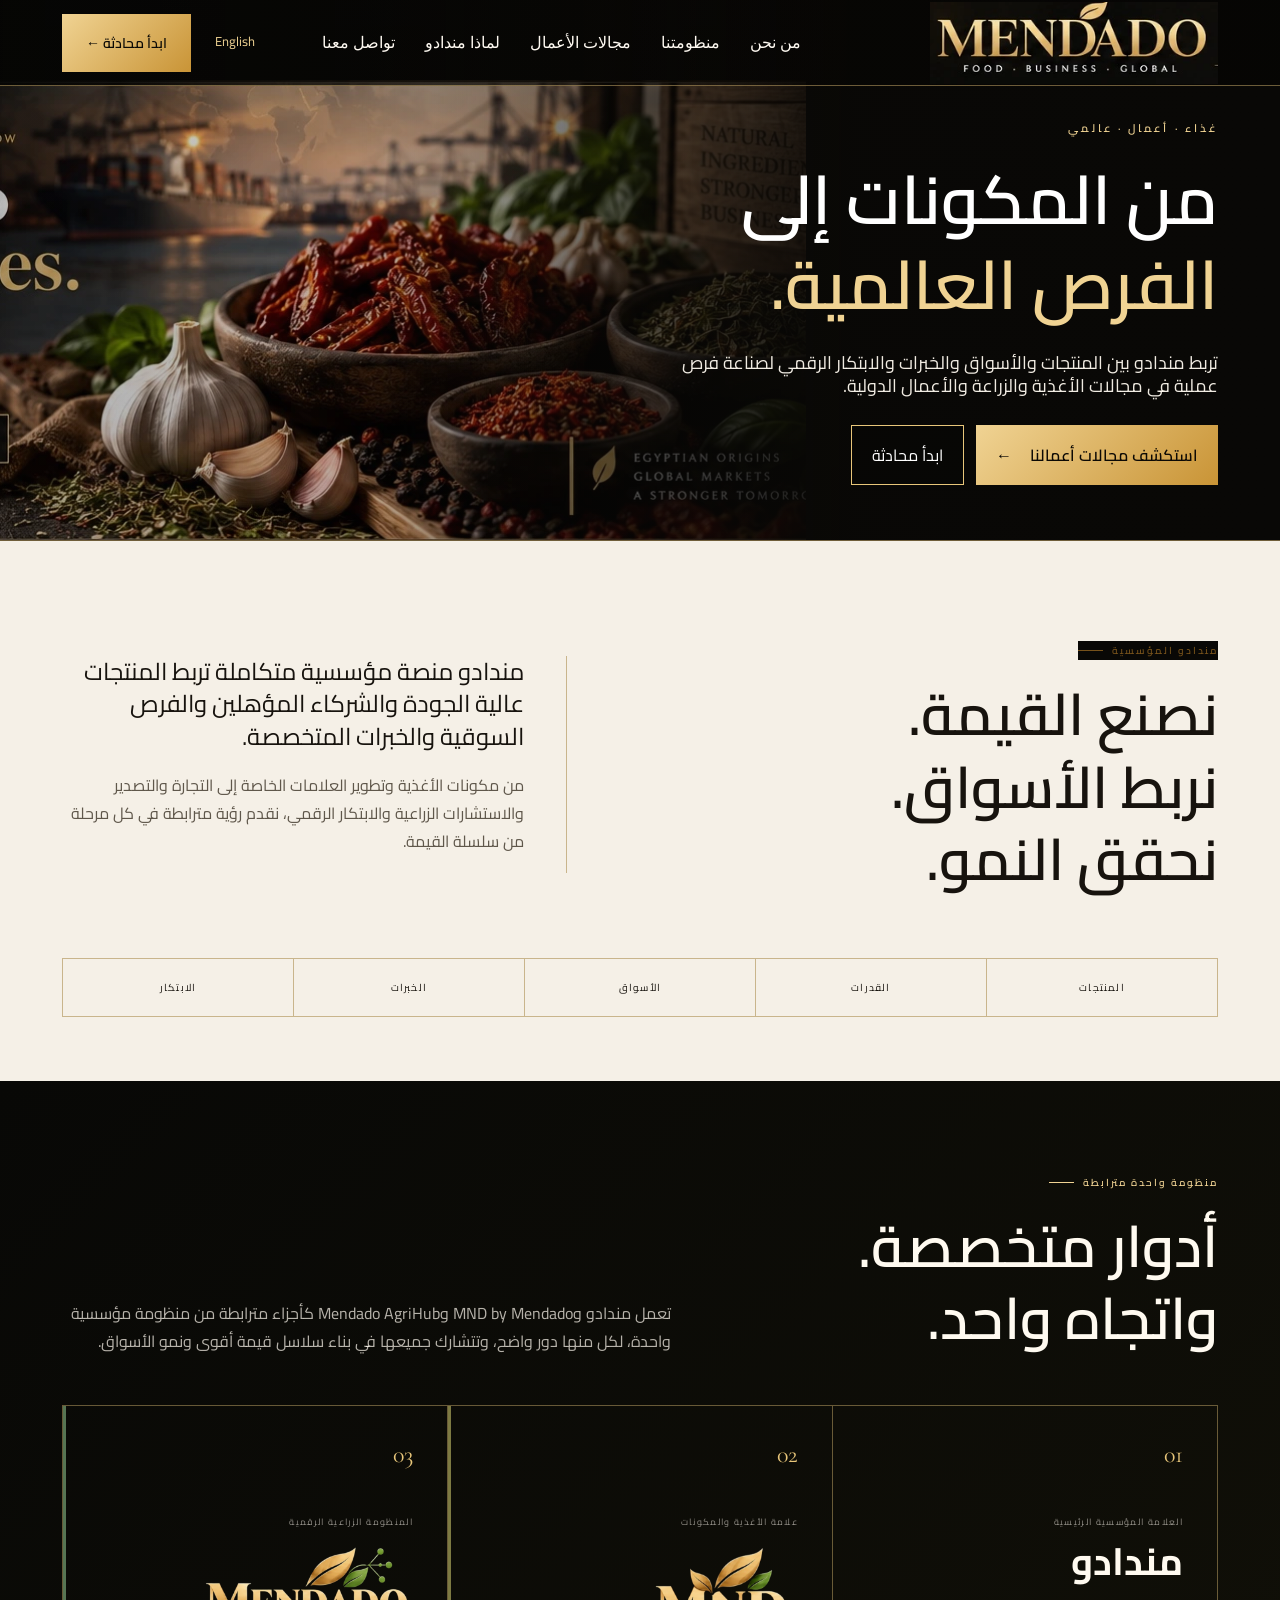
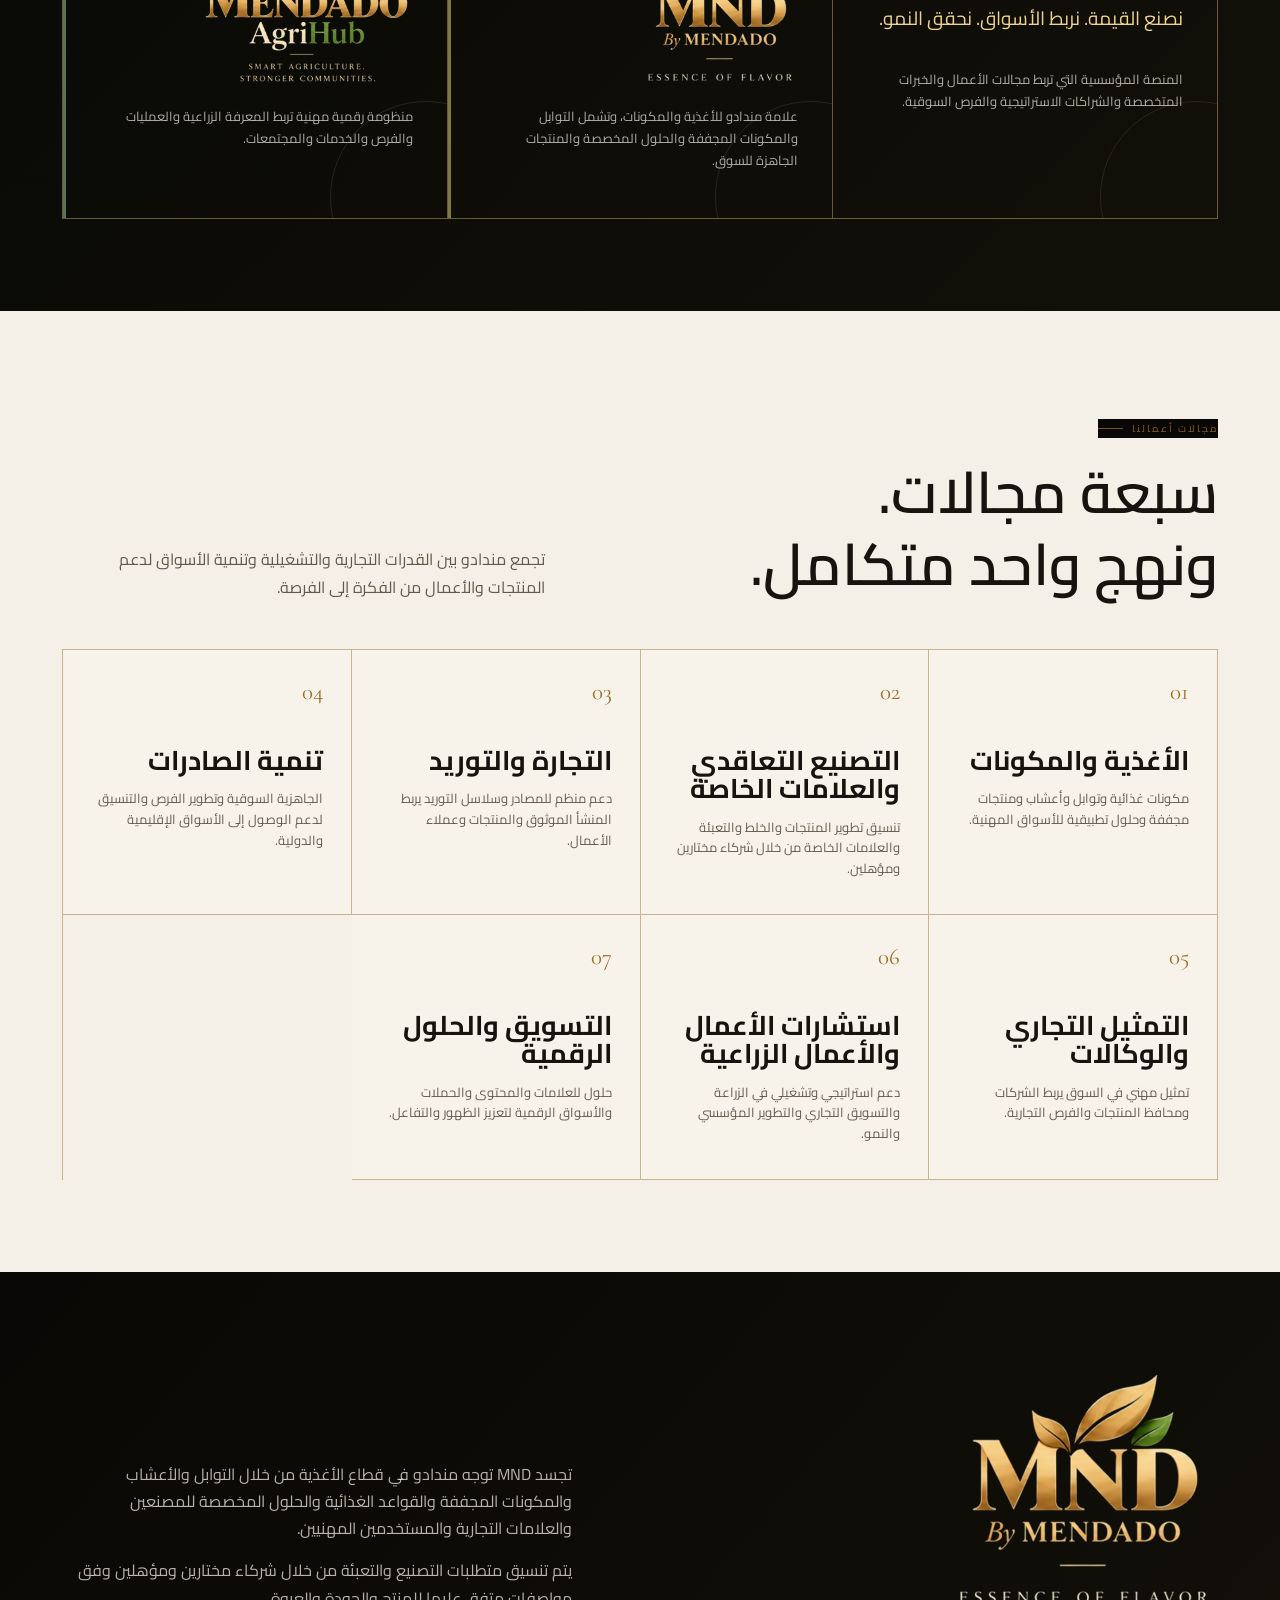
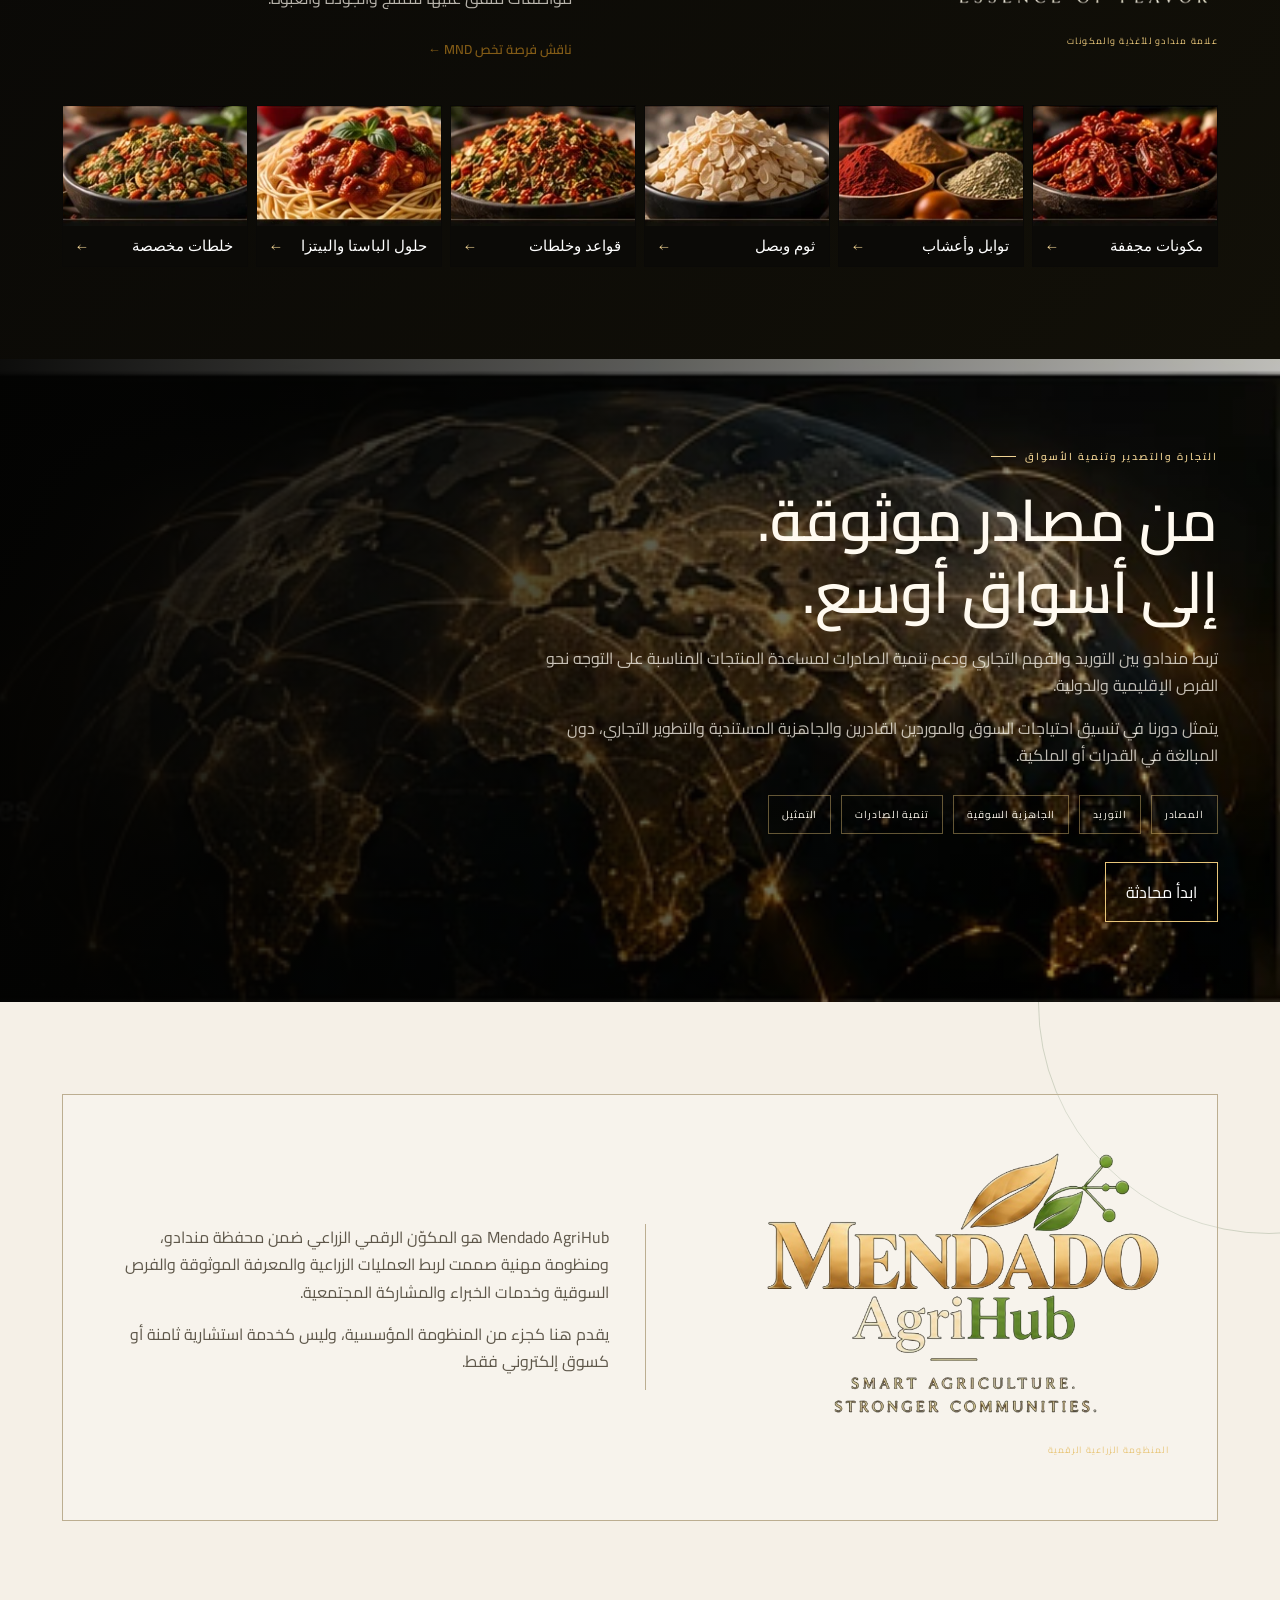
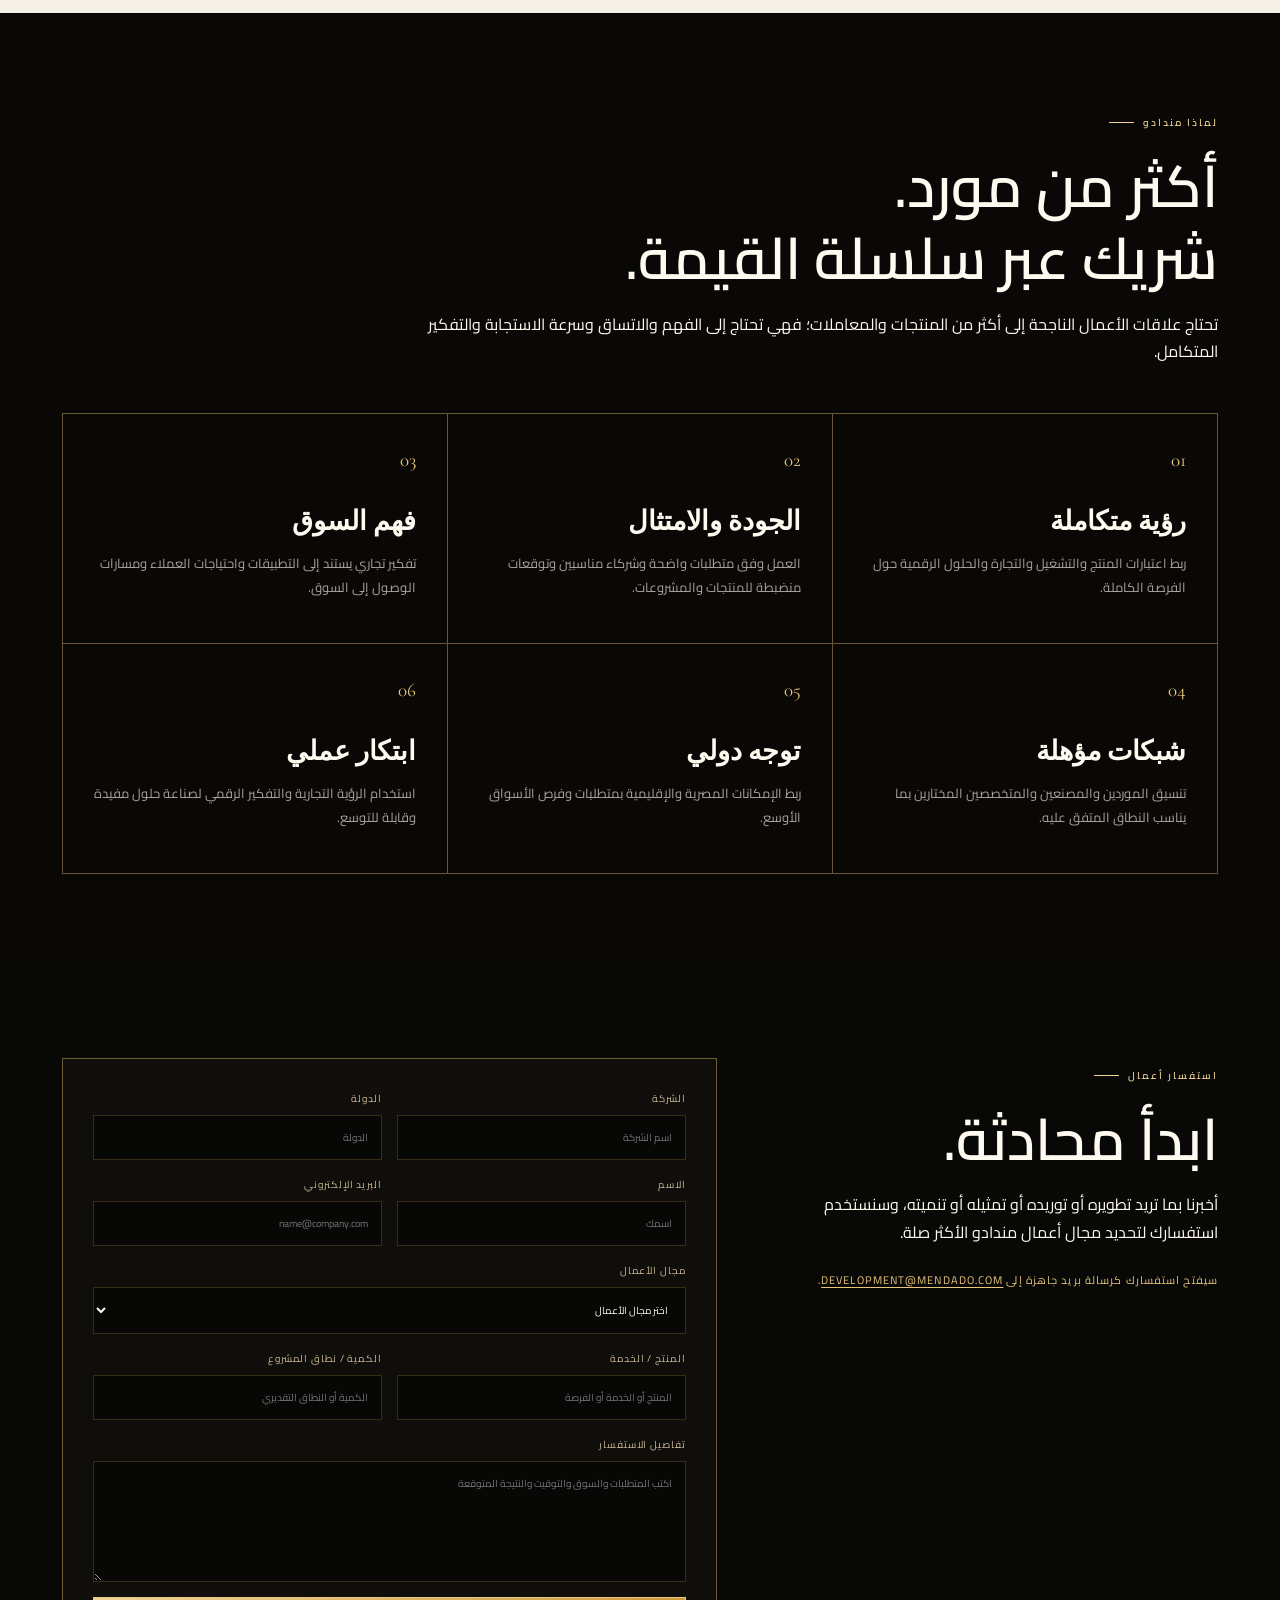
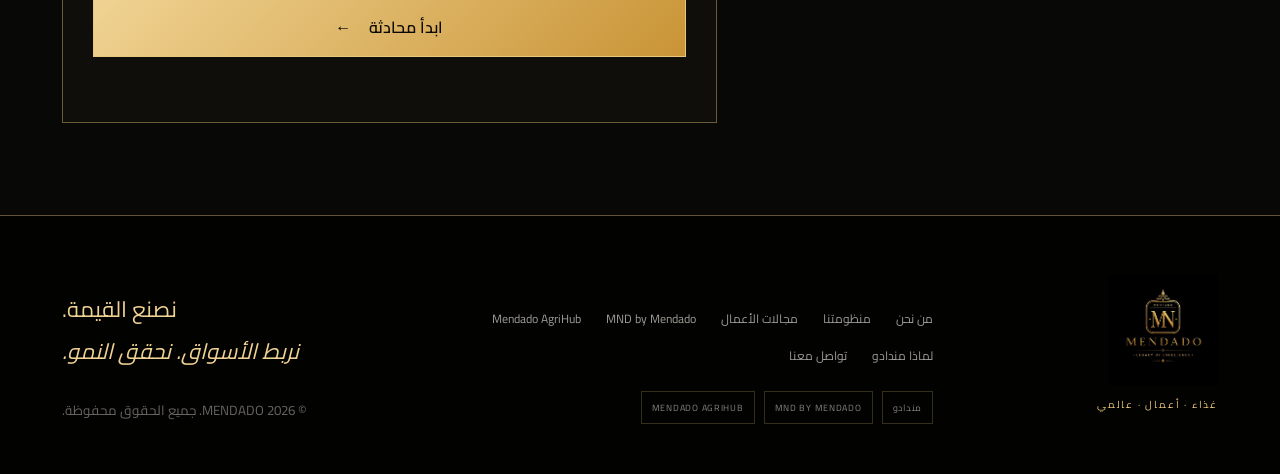
==== ar/index.html @ c18a9088 "Complete V6 pre-publication readiness" ====
<!doctype html>
<html lang="ar" dir="rtl">
<head>
  <meta charset="utf-8" />
  <meta name="viewport" content="width=device-width, initial-scale=1" />
  <meta name="description" content="تربط مندادو بين الأغذية والمكونات وشراكات التصنيع والتجارة وتنمية الصادرات والخبرة الزراعية والابتكار الرقمي." />
  <title>مندادو | نصنع القيمة. نربط الأسواق. نحقق النمو.</title>
  <meta name="theme-color" content="#080806">
  <meta property="og:title" content="مندادو | غذاء · أعمال · عالمي">
  <meta property="og:description" content="منظومة مؤسسية متكاملة تربط المنتجات والأسواق والخبرات والابتكار الرقمي.">
  <meta property="og:type" content="website">
  <meta property="og:image" content="../assets/og-preview.jpg">
  <link rel="icon" href="../assets/favicon.png" type="image/png">
  <link rel="preconnect" href="https://fonts.googleapis.com">
  <link rel="preconnect" href="https://fonts.gstatic.com" crossorigin>
  <link href="https://fonts.googleapis.com/css2?family=Cairo:wght@400;500;600&amp;family=Cormorant+Garamond:wght@500;600&amp;family=Manrope:wght@300;400;500;600&amp;display=swap" rel="stylesheet">
  <link rel="stylesheet" href="../styles.css?v=6-06" />
</head>
<body>
  <a class="skip-link" href="#main-content">انتقلي إلى المحتوى</a>
  <header class="site-header" id="top">
    <a class="brand" href="#top" aria-label="الصفحة الرئيسية لمندادو">
      <img src="../assets/concept-logo.webp" alt="مندادو — غذاء، أعمال، عالمي" />
    </a>

    <button class="menu-toggle" aria-expanded="false" aria-controls="main-nav" aria-label="فتح قائمة التنقل">
      <span></span><span></span><span class="sr-only">فتح قائمة التنقل</span>
    </button>

    <nav id="main-nav" class="main-nav" aria-label="التنقل الرئيسي">
      <a href="#about">من نحن</a>
      <a href="#ecosystem">منظومتنا</a>
      <a href="#capabilities">مجالات الأعمال</a>
      <a href="#why-mendado">لماذا مندادو</a>
      <a href="#contact">تواصل معنا</a>
      <a class="mobile-language" href="../en/" lang="en" hreflang="en">English</a>
    </nav>

    <div class="header-actions">
      <a class="language-link" href="../en/" lang="en" hreflang="en">English</a>
      <a class="header-cta" href="#contact">ابدأ محادثة <span>←</span></a>
    </div>
  </header>

  <main id="main-content">
    <section class="concept-hero" aria-labelledby="hero-title">
      <div class="concept-hero-image" aria-hidden="true"></div>
      <div class="concept-shade" aria-hidden="true"></div>
      <div class="hero-content">
        <div class="hero-kicker">غذاء · أعمال · عالمي</div>
        <h1 id="hero-title">من المكونات إلى<br> <em>الفرص العالمية.</em></h1>
        <p>تربط مندادو بين المنتجات والأسواق والخبرات والابتكار الرقمي لصناعة فرص عملية في مجالات الأغذية والزراعة والأعمال الدولية.</p>
        <div class="hero-actions">
          <a class="btn primary" href="#capabilities">استكشف مجالات أعمالنا <span>←</span></a>
          <a class="btn outline" href="#contact">ابدأ محادثة</a>
        </div>
      </div>
    </section>

    <section class="corporate-intro section light" id="about">
      <div class="intro-grid reveal">
        <div>
          <span class="eyebrow dark">مندادو المؤسسية</span>
          <h2>نصنع القيمة.<br>نربط الأسواق.<br>نحقق النمو.</h2>
        </div>
        <div class="intro-copy">
          <p class="lead">مندادو منصة مؤسسية متكاملة تربط المنتجات عالية الجودة والشركاء المؤهلين والفرص السوقية والخبرات المتخصصة.</p>
          <p>من مكونات الأغذية وتطوير العلامات الخاصة إلى التجارة والتصدير والاستشارات الزراعية والابتكار الرقمي، نقدم رؤية مترابطة في كل مرحلة من سلسلة القيمة.</p>
        </div>
      </div>
      <div class="value-strip" aria-label="القيمة التي تقدمها مندادو">
        <span>المنتجات</span><span>القدرات</span><span>الأسواق</span><span>الخبرات</span><span>الابتكار</span>
      </div>
    </section>

    <section class="ecosystem-section dark" id="ecosystem">
      <div class="ecosystem-heading reveal">
        <span class="eyebrow gold">منظومة واحدة مترابطة</span>
        <h2>أدوار متخصصة.<br>واتجاه واحد.</h2>
        <p>تعمل مندادو وMND by Mendado وMendado AgriHub كأجزاء مترابطة من منظومة مؤسسية واحدة، لكل منها دور واضح، وتتشارك جميعها في بناء سلاسل قيمة أقوى ونمو الأسواق.</p>
      </div>
      <div class="ecosystem-grid">
        <article class="ecosystem-card master reveal">
          <span class="ecosystem-number">01</span>
          <p class="brand-type">العلامة المؤسسية الرئيسية</p>
          <h3>مندادو</h3>
          <p class="brand-message">نصنع القيمة. نربط الأسواق. نحقق النمو.</p>
          <p>المنصة المؤسسية التي تربط مجالات الأعمال والخبرات المتخصصة والشراكات الاستراتيجية والفرص السوقية.</p>
        </article>
        <article class="ecosystem-card mnd reveal">
          <span class="ecosystem-number">02</span>
          <p class="brand-type">علامة الأغذية والمكونات</p>
          <img class="ecosystem-logo ecosystem-logo-mnd" src="../assets/mnd-by-mendado-logo.png" alt="MND by Mendado — Essence of Flavor">
          <p>علامة مندادو للأغذية والمكونات، وتشمل التوابل والمكونات المجففة والحلول المخصصة والمنتجات الجاهزة للسوق.</p>
        </article>
        <article class="ecosystem-card agrihub reveal">
          <span class="ecosystem-number">03</span>
          <p class="brand-type">المنظومة الزراعية الرقمية</p>
          <img class="ecosystem-logo ecosystem-logo-agrihub" src="../assets/mendado-agrihub-logo.png" alt="Mendado AgriHub — Smart Agriculture. Stronger Communities.">
          <p>منظومة رقمية مهنية تربط المعرفة الزراعية والعمليات والفرص والخدمات والمجتمعات.</p>
        </article>
      </div>
    </section>

    <section class="capabilities-section section light" id="capabilities">
      <div class="capabilities-heading reveal">
        <div><span class="eyebrow dark">مجالات أعمالنا</span><h2>سبعة مجالات.<br>ونهج واحد متكامل.</h2></div>
        <p>تجمع مندادو بين القدرات التجارية والتشغيلية وتنمية الأسواق لدعم المنتجات والأعمال من الفكرة إلى الفرصة.</p>
      </div>
      <div class="capability-grid">
        <article class="capability-card reveal"><span>01</span><h3>الأغذية والمكونات</h3><p>مكونات غذائية وتوابل وأعشاب ومنتجات مجففة وحلول تطبيقية للأسواق المهنية.</p></article>
        <article class="capability-card reveal"><span>02</span><h3>التصنيع التعاقدي والعلامات الخاصة</h3><p>تنسيق تطوير المنتجات والخلط والتعبئة والعلامات الخاصة من خلال شركاء مختارين ومؤهلين.</p></article>
        <article class="capability-card reveal"><span>03</span><h3>التجارة والتوريد</h3><p>دعم منظم للمصادر وسلاسل التوريد يربط المنشأ الموثوق والمنتجات وعملاء الأعمال.</p></article>
        <article class="capability-card reveal"><span>04</span><h3>تنمية الصادرات</h3><p>الجاهزية السوقية وتطوير الفرص والتنسيق لدعم الوصول إلى الأسواق الإقليمية والدولية.</p></article>
        <article class="capability-card reveal"><span>05</span><h3>التمثيل التجاري والوكالات</h3><p>تمثيل مهني في السوق يربط الشركات ومحافظ المنتجات والفرص التجارية.</p></article>
        <article class="capability-card reveal"><span>06</span><h3>استشارات الأعمال والأعمال الزراعية</h3><p>دعم استراتيجي وتشغيلي في الزراعة والتسويق التجاري والتطوير المؤسسي والنمو.</p></article>
        <article class="capability-card reveal"><span>07</span><h3>التسويق والحلول الرقمية</h3><p>حلول للعلامات والمحتوى والحملات والأسواق الرقمية لتعزيز الظهور والتفاعل.</p></article>
      </div>
    </section>

    <section class="mnd-feature" id="mnd">
      <div class="feature-heading reveal">
        <div>
          <img class="feature-brand-logo mnd-brand-logo" src="../assets/mnd-by-mendado-logo.png" alt="MND by Mendado — Essence of Flavor">
          <p class="feature-label">علامة مندادو للأغذية والمكونات</p>
        </div>
        <div class="feature-copy">
          <p>تجسد MND توجه مندادو في قطاع الأغذية من خلال التوابل والأعشاب والمكونات المجففة والقواعد الغذائية والحلول المخصصة للمصنعين والعلامات التجارية والمستخدمين المهنيين.</p>
          <p>يتم تنسيق متطلبات التصنيع والتعبئة من خلال شركاء مختارين ومؤهلين وفق مواصفات متفق عليها للمنتج والجودة والعبوة.</p>
          <a class="text-link light-link" href="#contact">ناقش فرصة تخص MND <span>←</span></a>
        </div>
      </div>
      <div class="product-grid-concept">
        <a class="concept-product" href="#contact"><img src="../assets/product-dehydrated.webp" alt="مكونات مجففة"><span>مكونات مجففة <b>←</b></span></a>
        <a class="concept-product" href="#contact"><img src="../assets/product-spices.webp" alt="توابل وأعشاب"><span>توابل وأعشاب <b>←</b></span></a>
        <a class="concept-product" href="#contact"><img src="../assets/product-garlic-onion.webp" alt="ثوم وبصل"><span>ثوم وبصل <b>←</b></span></a>
        <a class="concept-product" href="#contact"><img src="../assets/product-bases.webp" alt="قواعد وخلطات غذائية"><span>قواعد وخلطات <b>←</b></span></a>
        <a class="concept-product" href="#contact"><img src="../assets/product-pasta.webp" alt="حلول الباستا والبيتزا"><span>حلول الباستا والبيتزا <b>←</b></span></a>
        <a class="concept-product" href="#contact"><img src="../assets/product-custom.webp" alt="خلطات مخصصة"><span>خلطات مخصصة <b>←</b></span></a>
      </div>
    </section>

    <section class="global-section" id="trade">
      <div class="global-bg"><img src="../assets/global-supply.webp" alt="شبكة التجارة والتوريد والتصدير العالمية" /></div>
      <div class="global-copy reveal">
        <span class="eyebrow gold">التجارة والتصدير وتنمية الأسواق</span>
        <h2>من مصادر موثوقة.<br>إلى أسواق أوسع.</h2>
        <p>تربط مندادو بين التوريد والفهم التجاري ودعم تنمية الصادرات لمساعدة المنتجات المناسبة على التوجه نحو الفرص الإقليمية والدولية.</p>
        <p>يتمثل دورنا في تنسيق احتياجات السوق والموردين القادرين والجاهزية المستندية والتطوير التجاري، دون المبالغة في القدرات أو الملكية.</p>
        <div class="global-tags"><span>المصادر</span><span>التوريد</span><span>الجاهزية السوقية</span><span>تنمية الصادرات</span><span>التمثيل</span></div>
        <a class="btn outline trade-cta" href="#contact">ابدأ محادثة</a>
      </div>
    </section>

    <section class="agrihub-feature section light" id="agrihub">
      <div class="agrihub-panel reveal">
        <div>
          <img class="feature-brand-logo agrihub-brand-logo" src="../assets/mendado-agrihub-logo.png" alt="Mendado AgriHub — Smart Agriculture. Stronger Communities.">
          <p class="feature-label">المنظومة الزراعية الرقمية</p>
        </div>
        <div class="agrihub-copy">
          <p>Mendado AgriHub هو المكوّن الرقمي الزراعي ضمن محفظة مندادو، ومنظومة مهنية صممت لربط العمليات الزراعية والمعرفة الموثوقة والفرص السوقية وخدمات الخبراء والمشاركة المجتمعية.</p>
          <p>يقدم هنا كجزء من المنظومة المؤسسية، وليس كخدمة استشارية ثامنة أو كسوق إلكتروني فقط.</p>
        </div>
      </div>
    </section>

    <section class="why-section dark" id="why-mendado">
      <div class="why-intro reveal">
        <span class="eyebrow gold">لماذا مندادو</span>
        <h2>أكثر من مورد.<br>شريك عبر سلسلة القيمة.</h2>
        <p>تحتاج علاقات الأعمال الناجحة إلى أكثر من المنتجات والمعاملات؛ فهي تحتاج إلى الفهم والاتساق وسرعة الاستجابة والتفكير المتكامل.</p>
      </div>
      <div class="why-grid">
        <div class="why-card reveal"><span>01</span><h3>رؤية متكاملة</h3><p>ربط اعتبارات المنتج والتشغيل والتجارة والحلول الرقمية حول الفرصة الكاملة.</p></div>
        <div class="why-card reveal"><span>02</span><h3>الجودة والامتثال</h3><p>العمل وفق متطلبات واضحة وشركاء مناسبين وتوقعات منضبطة للمنتجات والمشروعات.</p></div>
        <div class="why-card reveal"><span>03</span><h3>فهم السوق</h3><p>تفكير تجاري يستند إلى التطبيقات واحتياجات العملاء ومسارات الوصول إلى السوق.</p></div>
        <div class="why-card reveal"><span>04</span><h3>شبكات مؤهلة</h3><p>تنسيق الموردين والمصنعين والمتخصصين المختارين بما يناسب النطاق المتفق عليه.</p></div>
        <div class="why-card reveal"><span>05</span><h3>توجه دولي</h3><p>ربط الإمكانات المصرية والإقليمية بمتطلبات وفرص الأسواق الأوسع.</p></div>
        <div class="why-card reveal"><span>06</span><h3>ابتكار عملي</h3><p>استخدام الرؤية التجارية والتفكير الرقمي لصناعة حلول مفيدة وقابلة للتوسع.</p></div>
      </div>
    </section>

    <section class="contact-section" id="contact">
      <div class="contact-copy reveal">
        <span class="eyebrow gold">استفسار أعمال</span>
        <h2>ابدأ محادثة.</h2>
        <p>أخبرنا بما تريد تطويره أو توريده أو تمثيله أو تنميته، وسنستخدم استفسارك لتحديد مجال أعمال مندادو الأكثر صلة.</p>
        <p class="form-status">سيفتح استفسارك كرسالة بريد جاهزة إلى <a href="mailto:Development@mendado.com">Development@mendado.com</a>.</p>
      </div>
      <form class="rfq-form reveal" id="business-inquiry" data-recipient="Development@mendado.com" aria-describedby="form-status-note">
        <p class="sr-only" id="form-status-note">عند الإرسال، سيفتح برنامج البريد لديك وتكون بيانات الاستفسار جاهزة للإرسال إلى مندادو.</p>
        <div class="field-row">
          <label>الشركة<input type="text" name="company" placeholder="اسم الشركة" autocomplete="organization" required></label>
          <label>الدولة<input type="text" name="country" placeholder="الدولة" autocomplete="country-name" required></label>
        </div>
        <div class="field-row">
          <label>الاسم<input type="text" name="name" placeholder="اسمك" autocomplete="name" required></label>
          <label>البريد الإلكتروني<input type="email" name="email" placeholder="name@company.com" autocomplete="email" required></label>
        </div>
        <label>مجال الأعمال
          <select name="interest" required>
            <option value="" selected disabled>اختر مجال الأعمال</option>
            <option>الأغذية والمكونات</option><option>التصنيع التعاقدي والعلامات الخاصة</option><option>التجارة والتوريد</option>
            <option>تنمية الصادرات</option><option>التمثيل التجاري والوكالات</option><option>استشارات الأعمال والأعمال الزراعية</option>
            <option>التسويق والحلول الرقمية</option><option>Mendado AgriHub</option>
          </select>
        </label>
        <div class="field-row">
          <label>المنتج / الخدمة<input type="text" name="product" placeholder="المنتج أو الخدمة أو الفرصة"></label>
          <label>الكمية / نطاق المشروع<input type="text" name="quantity" placeholder="الكمية أو النطاق التقديري"></label>
        </div>
        <label>تفاصيل الاستفسار<textarea name="message" rows="5" placeholder="اكتب المتطلبات والسوق والتوقيت والنتيجة المتوقعة" required></textarea></label>
        <button class="btn btn-gold" type="submit">ابدأ محادثة <span>←</span></button>
        <p class="submission-status" role="status" aria-live="polite"></p>
      </form>
    </section>
  </main>

  <footer>
    <div class="footer-brand"><img src="../assets/mendado-logo.webp" alt="مندادو" /><p>غذاء · أعمال · عالمي</p></div>
    <div class="footer-center">
      <nav class="footer-links" aria-label="روابط التذييل">
        <a href="#about">من نحن</a><a href="#ecosystem">منظومتنا</a><a href="#capabilities">مجالات الأعمال</a>
        <a href="#mnd">MND by Mendado</a><a href="#agrihub">Mendado AgriHub</a><a href="#why-mendado">لماذا مندادو</a><a href="#contact">تواصل معنا</a>
      </nav>
      <div class="footer-ecosystem"><span>مندادو</span><span>MND by Mendado</span><span>Mendado AgriHub</span></div>
    </div>
    <div class="footer-end">
      <p>نصنع القيمة.<br><em>نربط الأسواق. نحقق النمو.</em></p>
      <small>© <span id="year"></span> MENDADO. جميع الحقوق محفوظة.</small>
    </div>
  </footer>
  <script src="../script.js?v=6-06"></script>
</body>
</html>
---- styles.css ----
:root{
  /* V6 shared design tokens */
  --color-black:#090806;
  --color-black-soft:#0f0d09;
  --color-ivory:#f5f0e7;
  --color-brand-gold:#E8C67A;
  --color-brand-gold-highlight:#F0D393;
  --color-white:#fffaf0;
  --color-ink:#17130e;
  --color-gold-line:rgba(232,198,122,.42);
  --color-gold-line-strong:rgba(232,198,122,.45);
  --gradient-gold:linear-gradient(135deg,var(--color-brand-gold-highlight),#c99436);
  --header-height:86px;
  --header-height-mobile:76px;
  --page-gutter:62px;
  --page-gutter-tablet:36px;
  --page-gutter-mobile:22px;
  --transition-fast:200ms ease;
  --serif:"Cormorant Garamond",Georgia,serif;
  --sans:"Manrope",Arial,sans-serif;
  --arabic:"Cairo",Tahoma,Arial,sans-serif;
  /* Compatibility aliases used throughout the preserved V5 layout. */
  --black:var(--color-black);
  --black2:var(--color-black-soft);
  --ivory:var(--color-ivory);
  --gold:var(--color-brand-gold);
  --gold2:var(--color-brand-gold-highlight);
  --white:var(--color-white);
  --ink:var(--color-ink);
  --line:var(--color-gold-line);
}
*{box-sizing:border-box}
html{scroll-behavior:smooth}
body{margin:0;background:var(--black);color:var(--white);font-family:var(--sans);-webkit-font-smoothing:antialiased}
img{display:block;max-width:100%}
a{text-decoration:none;color:inherit}
button,input,select,textarea{font:inherit}
.sr-only{position:absolute;width:1px;height:1px;overflow:hidden;clip:rect(0,0,0,0);white-space:nowrap}
.skip-link{position:fixed;left:16px;top:-80px;z-index:100;background:var(--gold);color:#090806;padding:12px 18px;font-weight:600;transition:top var(--transition-fast)}
.skip-link:focus{top:16px}
:focus-visible{outline:2px solid var(--gold2);outline-offset:4px}

.site-header{
  height:var(--header-height);position:absolute;left:0;right:0;top:0;z-index:20;
  display:grid;grid-template-columns:350px 1fr auto;align-items:center;
  padding:0 var(--page-gutter);border-bottom:1px solid var(--color-gold-line-strong);
  background:linear-gradient(90deg,rgba(5,5,4,.94),rgba(6,5,3,.55) 54%,rgba(5,4,3,.78));
}
.brand{align-self:stretch;display:flex;align-items:center}
.brand img{width:315px;height:auto;max-height:82px;object-fit:contain;object-position:left center}
.main-nav{display:flex;justify-content:center;gap:30px;align-items:center;white-space:nowrap}
.main-nav a{font-family:var(--serif);font-size:16px;color:#fffaf2;transition:color var(--transition-fast)}
.main-nav a:hover{color:var(--gold2)}
.mobile-language{display:none}
.header-actions{display:flex;align-items:center;gap:24px}
.language-link{font-family:var(--arabic);font-size:13px;color:var(--gold2);border-bottom:1px solid transparent;padding-bottom:3px}
.language-link:hover{border-color:currentColor}
.header-cta{background:var(--gradient-gold);color:#0b0905;padding:16px 24px;font-weight:600;font-size:14px;white-space:nowrap}
.menu-toggle{display:none}

.concept-hero{
  min-height:538px;position:relative;overflow:hidden;padding:118px 62px 55px;
  background:#0a0906;border-bottom:1px solid var(--color-gold-line-strong);
}
.concept-hero-image{
  position:absolute;right:0;top:80px;bottom:0;width:63%;
  background:url("assets/hero-concept.webp") center/cover no-repeat;
}
.concept-shade{
  position:absolute;inset:0;
  background:
    linear-gradient(90deg,#090806 0%,rgba(9,8,6,.97) 33%,rgba(9,8,6,.65) 49%,rgba(9,8,6,.12) 72%,rgba(9,8,6,.18) 100%),
    linear-gradient(180deg,rgba(0,0,0,.08),rgba(0,0,0,.18));
}
.hero-content{position:relative;z-index:3;max-width:690px}
.hero-kicker{color:var(--gold2);font-size:11px;letter-spacing:.28em;font-weight:600;margin-bottom:19px;white-space:nowrap}
.hero-content h1{font-family:var(--serif);font-weight:600;font-size:68px;line-height:.92;letter-spacing:-.03em;margin:0;color:#fff}
.hero-content h1 em{font-style:normal;color:var(--gold2)}
.hero-content p{font-family:var(--serif);font-size:18px;line-height:1.28;max-width:575px;margin:24px 0 0;color:rgba(255,250,240,.94)}
.hero-actions{display:flex;gap:12px;flex-wrap:wrap;margin-top:28px}
.btn{display:inline-flex;align-items:center;justify-content:center;gap:18px;padding:14px 20px;font-family:var(--serif);font-size:16px;border:1px solid var(--gold);min-height:50px}
.btn.primary{background:var(--gradient-gold);border:0;color:#0c0904;font-weight:600}
.btn.outline{background:rgba(0,0,0,.18);color:white}
.solutions-band{
  display:grid;grid-template-columns:repeat(4,1fr);
  background:linear-gradient(90deg,#0a0906,#100e09,#0a0906);
  padding:28px 62px 25px;border-bottom:1px solid rgba(255,255,255,.05)
}
.solutions-band article{padding:0 40px;border-right:1px solid var(--line);min-height:125px}
.solutions-band article:first-child{padding-left:0}
.solutions-band article:last-child{border-right:0;padding-right:0}
.pillar-top{display:flex;align-items:center;gap:18px}
.pillar-top b{font-family:var(--serif);font-size:36px;color:var(--gold2);font-weight:500;line-height:1}
.pillar-icon{font-size:31px;color:var(--gold2);line-height:1}
.solutions-band h3{font-size:12px;letter-spacing:.18em;line-height:1.35;margin:8px 0 7px;font-weight:500}
.solutions-band p{font-family:var(--serif);font-size:17px;line-height:1.15;margin:0;color:rgba(255,250,240,.88)}

.products-concept{background:var(--ivory);color:var(--ink);padding:25px 62px 34px}
.products-heading{display:grid;grid-template-columns:1.1fr .85fr auto;gap:42px;align-items:center;margin-bottom:13px}
.section-kicker{font-size:10px;letter-spacing:.28em;text-transform:uppercase;color:#77521b;font-weight:600;display:inline-flex;align-items:center;gap:10px}
.section-kicker:after{content:"";width:55px;height:1px;background:#b88630;display:inline-block}
.products-heading h2{font-family:var(--serif);font-size:47px;line-height:.92;letter-spacing:-.025em;margin:8px 0 0}
.products-heading p{font-family:var(--serif);font-size:15px;line-height:1.25;margin:0;max-width:490px}
.view-all{font-family:var(--serif);font-size:15px;border-bottom:1px solid #7c5f32;padding-bottom:6px;white-space:nowrap}
.product-grid-concept{display:grid;grid-template-columns:repeat(6,1fr);gap:8px}
.concept-product{background:#0b0a07;border:1px solid rgba(0,0,0,.05);overflow:hidden}
.concept-product img{width:100%;height:120px;object-fit:cover;transition:.35s}
.concept-product span{height:40px;display:flex;align-items:center;justify-content:space-between;padding:0 14px;color:#fff;font-family:var(--serif);font-size:15px}
.concept-product b{color:var(--gold2);font-weight:500}
.concept-product:hover img{transform:scale(1.035)}

/* V6-02 corporate architecture */
.section,.why-section,.contact-section{padding:92px 62px}
.light{background:var(--ivory);color:var(--ink)}
.dark{background:var(--black);color:var(--white)}
.eyebrow{display:inline-flex;align-items:center;gap:9px;text-transform:uppercase;letter-spacing:.2em;font-size:10px;font-weight:600;color:var(--gold2);margin-bottom:18px}
.eyebrow:before{content:"";width:25px;height:1px;background:currentColor}
.eyebrow.dark{color:#77521b}

.corporate-intro{padding-bottom:64px}
.intro-grid{display:grid;grid-template-columns:1fr .9fr;gap:90px;align-items:center}
.intro-grid h2,.ecosystem-heading h2,.capabilities-heading h2,.feature-heading h2,.agrihub-panel h2{
  font-family:var(--serif);font-size:58px;line-height:.95;margin:0;font-weight:600;letter-spacing:-.025em
}
.intro-copy{border-left:1px solid #c9b58c;padding-left:42px}
.intro-copy p{color:#5f574b;line-height:1.75;margin:0 0 18px}
.intro-copy .lead{font-family:var(--serif);font-size:24px;line-height:1.35;color:var(--ink)}
.value-strip{display:grid;grid-template-columns:repeat(5,1fr);margin-top:62px;border-top:1px solid #c9b58c;border-left:1px solid #c9b58c}
.value-strip span{padding:19px 14px;border-right:1px solid #c9b58c;border-bottom:1px solid #c9b58c;text-align:center;text-transform:uppercase;letter-spacing:.12em;font-size:10px}

.ecosystem-section{padding:92px 62px;background:linear-gradient(135deg,#080806,#111008)}
.ecosystem-heading{display:grid;grid-template-columns:.8fr 1fr;column-gap:65px;align-items:end;max-width:1150px;margin-bottom:50px}
.ecosystem-heading .eyebrow{grid-column:1/-1}
.ecosystem-heading p{margin:0;color:rgba(255,250,240,.7);line-height:1.75}
.ecosystem-grid{display:grid;grid-template-columns:repeat(3,1fr);border-top:1px solid var(--line);border-left:1px solid var(--line)}
.ecosystem-card{position:relative;min-height:390px;padding:34px;border-right:1px solid var(--line);border-bottom:1px solid var(--line);overflow:hidden}
.ecosystem-card:after{content:"";position:absolute;right:-75px;bottom:-75px;width:190px;height:190px;border:1px solid rgba(232,198,122,.13);border-radius:50%}
.ecosystem-card.mnd:before{content:"";position:absolute;left:0;top:0;bottom:0;width:3px;background:#7d7a42}
.ecosystem-card.agrihub:before{content:"";position:absolute;left:0;top:0;bottom:0;width:3px;background:#567553}
.ecosystem-number{font-family:var(--serif);font-size:24px;color:var(--gold)}
.brand-type{text-transform:uppercase;letter-spacing:.15em;font-size:9px;color:rgba(255,250,240,.55);margin:42px 0 12px}
.ecosystem-card h3{font-family:var(--serif);font-size:38px;line-height:1;margin:0}
.ecosystem-card h3 small{display:block;font-family:var(--sans);font-size:10px;letter-spacing:.18em;text-transform:uppercase;margin-top:9px;color:var(--gold)}
.ecosystem-card .brand-message{font-family:var(--serif);font-size:19px;color:var(--gold2);min-height:48px;margin:20px 0}
.ecosystem-card>p:last-child{color:rgba(255,250,240,.68);font-size:13px;line-height:1.7;max-width:350px}
.ecosystem-logo{width:100%;height:145px;object-fit:contain;object-position:left center;margin:2px 0 18px}
.ecosystem-logo-mnd{max-width:245px}
.ecosystem-logo-agrihub{max-width:275px}

.capabilities-section{padding-top:100px}
.capabilities-heading{display:grid;grid-template-columns:1fr .8fr;gap:70px;align-items:end;margin-bottom:48px}
.capabilities-heading p{margin:0;color:#62594c;line-height:1.75}
.capability-grid{display:grid;grid-template-columns:repeat(4,1fr);border-top:1px solid #c7b58e;border-left:1px solid #c7b58e}
.capability-card{padding:28px;min-height:265px;border-right:1px solid #c7b58e;border-bottom:1px solid #c7b58e;background:rgba(255,255,255,.16)}
.capability-card>span{font-family:var(--serif);font-size:23px;color:#9c7025}
.capability-card h3{font-family:var(--serif);font-size:27px;line-height:1.05;margin:38px 0 14px}
.capability-card p{color:#655c4f;font-size:13px;line-height:1.6;margin:0}

.mnd-feature{padding:92px 62px;background:linear-gradient(130deg,#090806,#121008);color:var(--white)}
.feature-heading{display:grid;grid-template-columns:1fr .9fr;gap:80px;align-items:end;margin-bottom:42px}
.feature-label{text-transform:uppercase;letter-spacing:.14em;font-size:9px;color:var(--gold);margin:0 0 14px}
.feature-brand-logo{display:block;width:100%;object-fit:contain;object-position:left center;margin-bottom:18px}
.mnd-brand-logo{max-width:370px;max-height:250px}
.agrihub-brand-logo{max-width:430px;max-height:280px}
.feature-copy p{color:rgba(255,250,240,.7);line-height:1.7;margin:0 0 15px}
.light-link{display:inline-block;margin-top:10px;color:var(--gold2)}
.split-section{display:grid;grid-template-columns:1.05fr .95fr;min-height:580px}
.split-image img{width:100%;height:100%;object-fit:cover}
.split-copy{padding:82px 70px;display:flex;flex-direction:column;justify-content:center;background:var(--ivory);color:var(--ink)}
.split-copy h2,.global-copy h2,.why-intro h2,.contact-copy h2{font-family:var(--serif);font-size:58px;line-height:.95;margin:0;font-weight:600;letter-spacing:-.02em}
.split-copy p,.why-intro p,.contact-copy p{line-height:1.7}
.capability-list{display:grid;grid-template-columns:1fr 1fr;border-top:1px solid #cdbb9c;margin:28px 0}
.capability-list span{padding:14px 0;border-bottom:1px solid #d5c4a8;font-size:12px;text-transform:uppercase;letter-spacing:.08em}
.text-link{color:#825b16;font-weight:600;font-size:13px}
.section-head{display:grid;grid-template-columns:1fr .85fr;gap:60px;align-items:end;margin-bottom:45px}
.section-head h2{font-family:var(--serif);font-size:58px;line-height:.96;margin:0;font-weight:600}
.section-head p{margin:0;color:rgba(255,250,240,.69);line-height:1.7}
.journey-grid{border-top:1px solid var(--line)}
.journey-step{display:grid;grid-template-columns:80px 1fr 1.2fr;gap:28px;align-items:center;padding:24px 0;border-bottom:1px solid var(--line)}
.journey-step>span{font-family:var(--serif);font-size:30px;color:var(--gold)}
.journey-step h3{font-family:var(--serif);font-size:29px;margin:0}
.journey-step p{margin:0;color:rgba(255,250,240,.62);font-size:14px}
.global-section{position:relative;min-height:630px;display:flex;align-items:center;overflow:hidden;padding:80px 62px}
.global-bg{position:absolute;inset:0}
.global-bg:after{content:"";position:absolute;inset:0;background:linear-gradient(90deg,rgba(3,3,2,.96),rgba(3,3,2,.65),rgba(3,3,2,.26))}
.global-bg img{width:100%;height:100%;object-fit:cover}
.global-copy{position:relative;z-index:2;max-width:680px}
.global-copy p{color:rgba(255,250,240,.74);font-size:16px;line-height:1.7}
.global-tags{display:flex;flex-wrap:wrap;gap:10px;margin-top:25px}
.global-tags span{padding:9px 13px;border:1px solid var(--line);font-size:10px;text-transform:uppercase;letter-spacing:.09em}
.trade-cta{margin-top:28px}

.agrihub-feature{position:relative;overflow:hidden}
.agrihub-feature:after{content:"";position:absolute;width:460px;height:460px;right:-220px;top:-230px;border:1px solid rgba(73,107,67,.22);border-radius:50%}
.agrihub-panel{position:relative;z-index:1;display:grid;grid-template-columns:.9fr 1fr;gap:42px;align-items:center;border:1px solid #bcae91;padding:48px;background:rgba(255,255,255,.2)}
.agrihub-mark{width:90px;height:90px;border:1px solid #6d805f;border-radius:50%;display:grid;place-items:center;position:relative}
.agrihub-mark span{position:absolute;width:42px;height:1px;background:#6d805f;transform-origin:center}
.agrihub-mark span:nth-child(1){transform:rotate(0deg)}
.agrihub-mark span:nth-child(2){transform:rotate(60deg)}
.agrihub-mark span:nth-child(3){transform:rotate(-60deg)}
.agrihub-copy{border-left:1px solid #bcae91;padding-left:36px}
.agrihub-copy p{color:#5e574a;line-height:1.7;margin:0 0 15px}
.business-grid{display:grid;grid-template-columns:repeat(4,1fr);gap:1px;background:#c7b58e;border:1px solid #c7b58e}
.business-card{background:var(--ivory);padding:28px;min-height:240px}
.business-card span{color:#a27625;font-family:var(--serif);font-size:21px}
.business-card h3{font-family:var(--serif);font-size:28px;line-height:1.02;margin:34px 0 12px}
.business-card p{color:#61584b;font-size:13px}
.section-cta{margin-top:26px;text-align:right}
.why-section{background:var(--black)}
.why-intro{max-width:820px;margin-bottom:48px}
.why-grid{display:grid;grid-template-columns:repeat(3,1fr);border-top:1px solid var(--line);border-left:1px solid var(--line)}
.why-card{padding:31px;border-right:1px solid var(--line);border-bottom:1px solid var(--line);min-height:220px}
.why-card span{color:var(--gold);font-family:var(--serif);font-size:19px}
.why-card h3{font-family:var(--serif);font-size:27px;margin:30px 0 9px}
.why-card p{font-size:13px;color:rgba(255,250,240,.65)}
.applications{background:var(--ivory);color:var(--ink)}
.center-head{text-align:center;margin-bottom:42px}
.center-head h2{font-family:var(--serif);font-size:58px;margin:0}
.application-grid{display:grid;grid-template-columns:repeat(4,1fr);border-top:1px solid #c9bda8;border-left:1px solid #c9bda8}
.application-grid span{padding:29px 22px;border-right:1px solid #c9bda8;border-bottom:1px solid #c9bda8;font-family:var(--serif);font-size:24px}
.contact-section{display:grid;grid-template-columns:.8fr 1.2fr;gap:65px;background:#080806}
.contact-copy,.rfq-form{min-width:0}
.contact-copy .form-status{margin-top:25px;color:var(--gold);font-size:11px;text-transform:uppercase;letter-spacing:.1em}
.contact-copy .form-status a{text-decoration:underline;text-underline-offset:3px}
.rfq-form{display:grid;gap:15px;background:#100e0a;border:1px solid var(--line);padding:30px}
.field-row{display:grid;grid-template-columns:1fr 1fr;gap:15px}
.rfq-form label{display:grid;gap:7px;font-size:10px;text-transform:uppercase;letter-spacing:.09em;color:#c9b996}
.rfq-form input,.rfq-form select,.rfq-form textarea{width:100%;background:#070705;border:1px solid rgba(203,162,83,.24);color:var(--white);padding:12px 13px;outline:none}
.btn-gold{background:var(--gradient-gold);color:#0b0905;font-weight:600}
.submission-status{min-height:20px;margin:0;color:var(--gold2);font-size:12px;line-height:1.5}
footer{display:grid;grid-template-columns:240px 1fr 300px;gap:45px;align-items:end;padding:50px 62px;background:#020201;border-top:1px solid var(--line)}
.footer-brand img{width:170px;height:110px;object-fit:contain;object-position:left center}
.footer-brand p{color:var(--gold);font-size:10px;letter-spacing:.18em}
.footer-links{display:flex;flex-wrap:wrap;gap:14px 25px}
.footer-links a{font-size:12px;color:rgba(255,250,240,.62)}
.footer-center{display:grid;gap:24px}
.footer-ecosystem{display:flex;flex-wrap:wrap;gap:9px}
.footer-ecosystem span{border:1px solid rgba(232,198,122,.22);padding:7px 10px;color:rgba(255,250,240,.52);font-size:9px;text-transform:uppercase;letter-spacing:.08em}
.footer-end{text-align:right}
.footer-end p{font-family:var(--serif);font-size:22px;color:var(--gold2)}
.footer-end small{color:rgba(255,250,240,.4)}

.reveal{opacity:1;transform:none}

/* Arabic / RTL */
html[dir="rtl"] body{font-family:var(--arabic);text-align:right}
html[dir="rtl"] .brand img,html[dir="rtl"] .ecosystem-logo,html[dir="rtl"] .feature-brand-logo,html[dir="rtl"] .footer-brand img{object-position:right center}
html[dir="rtl"] .hero-content{margin-left:auto}
html[dir="rtl"] .concept-hero-image{left:0;right:auto}
html[dir="rtl"] .concept-shade{background:linear-gradient(270deg,#090806 0%,rgba(9,8,6,.97) 33%,rgba(9,8,6,.65) 49%,rgba(9,8,6,.12) 72%,rgba(9,8,6,.18) 100%),linear-gradient(180deg,rgba(0,0,0,.08),rgba(0,0,0,.18))}
html[dir="rtl"] .hero-content h1,html[dir="rtl"] .intro-grid h2,html[dir="rtl"] .ecosystem-heading h2,html[dir="rtl"] .capabilities-heading h2,html[dir="rtl"] .global-copy h2,html[dir="rtl"] .why-intro h2,html[dir="rtl"] .contact-copy h2{font-family:var(--arabic);letter-spacing:0;line-height:1.25}
html[dir="rtl"] .hero-content p,html[dir="rtl"] .intro-copy .lead,html[dir="rtl"] .ecosystem-card h3,html[dir="rtl"] .brand-message,html[dir="rtl"] .capability-card h3,html[dir="rtl"] .btn,html[dir="rtl"] .footer-end p{font-family:var(--arabic)}
html[dir="rtl"] .intro-copy{border-left:0;border-right:1px solid #c9b58c;padding-left:0;padding-right:42px}
html[dir="rtl"] .agrihub-copy{border-left:0;border-right:1px solid #bcae91;padding-left:0;padding-right:36px}
html[dir="rtl"] .eyebrow:before{order:2}
html[dir="rtl"] .footer-end{text-align:left}
html[dir="rtl"] .rfq-form input,html[dir="rtl"] .rfq-form select,html[dir="rtl"] .rfq-form textarea{text-align:right}

@media(max-width:1180px){
  .site-header{grid-template-columns:260px 1fr auto;padding:0 30px}
  .brand img{width:245px}
  .main-nav{gap:16px}.main-nav a{font-size:14px}
  .header-cta{padding:14px 17px;font-size:12px}
  .concept-hero{padding-left:36px;padding-right:36px}
  .solutions-band,.products-concept{padding-left:36px;padding-right:36px}
  .capability-grid{grid-template-columns:repeat(2,1fr)}
  .agrihub-panel{grid-template-columns:.9fr 1fr;padding:38px;gap:28px}
}
@media(max-width:900px){
  .site-header{height:var(--header-height-mobile);position:fixed;grid-template-columns:1fr auto auto;padding:0 20px;background:#070604}
  .brand img{width:210px;height:auto;max-height:64px}
  .header-cta{display:none}
  .menu-toggle{display:block;background:none;border:0;width:40px;height:40px}
  .menu-toggle span:not(.sr-only){display:block;height:1px;background:white;margin:8px 0}
  .main-nav{position:absolute;top:var(--header-height-mobile);left:0;right:0;display:none;flex-direction:column;align-items:flex-start;background:#070604;padding:24px}
  .main-nav.open{display:flex}
  .mobile-language{display:block;color:var(--gold2);font-family:var(--arabic)}
  .concept-hero{padding:120px 22px 40px;min-height:720px}
  .concept-hero-image{top:76px;width:100%;opacity:.58;background-position:62% center}
  .concept-shade{background:linear-gradient(180deg,rgba(7,6,4,.68),rgba(7,6,4,.96) 72%)}
  .hero-kicker{white-space:normal;line-height:1.6}
  .hero-content h1{font-size:56px}
  .solutions-band{grid-template-columns:1fr 1fr;padding:25px 22px}
  .solutions-band article{padding:18px;border-bottom:1px solid var(--line)}
  .products-concept{padding:28px 22px}
  .products-heading{grid-template-columns:1fr;gap:18px}
  .product-grid-concept{grid-template-columns:repeat(2,1fr)}
  .section,.why-section,.contact-section{padding:70px 22px}
  .corporate-intro{padding-bottom:55px}
  .intro-grid,.ecosystem-heading,.capabilities-heading,.feature-heading{grid-template-columns:1fr;gap:25px}
  .intro-copy{border-left:0;border-top:1px solid #c9b58c;padding:28px 0 0}
  .value-strip{grid-template-columns:repeat(3,1fr);margin-top:42px}
  .ecosystem-section,.mnd-feature{padding:70px 22px}
  .ecosystem-grid{grid-template-columns:1fr}
  .ecosystem-card{min-height:330px}
  .global-section{padding:70px 22px;min-height:650px}
  .agrihub-panel{grid-template-columns:1fr 1fr;padding:30px 24px}
  .agrihub-copy{grid-column:1/-1;border-left:0;border-top:1px solid #bcae91;padding:26px 0 0}
  .split-section{grid-template-columns:1fr}.split-image{height:360px}.split-copy{padding:60px 22px}
  .section-head{grid-template-columns:1fr;gap:20px}
  .business-grid{grid-template-columns:1fr 1fr}
  .why-grid{grid-template-columns:1fr 1fr}
  .application-grid{grid-template-columns:1fr 1fr}
  .contact-section{grid-template-columns:1fr}
  footer{grid-template-columns:1fr;padding:45px 22px}.footer-end{text-align:left}
  html[dir="rtl"] .intro-copy{border-right:0;border-top:1px solid #c9b58c;padding:28px 0 0}
  html[dir="rtl"] .agrihub-copy{grid-column:1/-1;border-right:0;border-top:1px solid #bcae91;padding:26px 0 0}
}
@media(max-width:560px){
  .brand img{width:175px}
  .concept-hero{min-height:760px}
  .hero-content h1{font-size:46px}
  .hero-content p{font-size:16px}
  .btn{width:100%}
  .solutions-band{grid-template-columns:1fr}
  .solutions-band article{padding:18px 0;border-right:0}
  .products-heading h2{font-size:42px}
  .product-grid-concept{grid-template-columns:1fr}
  .concept-product img{height:190px}
  .intro-grid h2,.ecosystem-heading h2,.capabilities-heading h2,.feature-heading h2,.agrihub-panel h2,.contact-copy h2{font-size:43px}
  .value-strip,.capability-grid{grid-template-columns:1fr}
  .ecosystem-card{padding:27px;min-height:310px}
  .capability-card{min-height:225px}
  .agrihub-panel{grid-template-columns:1fr}
  .agrihub-mark{width:72px;height:72px}
  .journey-step{grid-template-columns:44px 1fr;gap:10px 16px}
  .journey-step p{grid-column:2}
  .business-grid,.why-grid,.application-grid,.field-row{grid-template-columns:1fr}
}

@media(prefers-reduced-motion:reduce){
  html{scroll-behavior:auto}
  *,*:before,*:after{scroll-behavior:auto!important;transition-duration:.01ms!important;animation-duration:.01ms!important;animation-iteration-count:1!important}
}
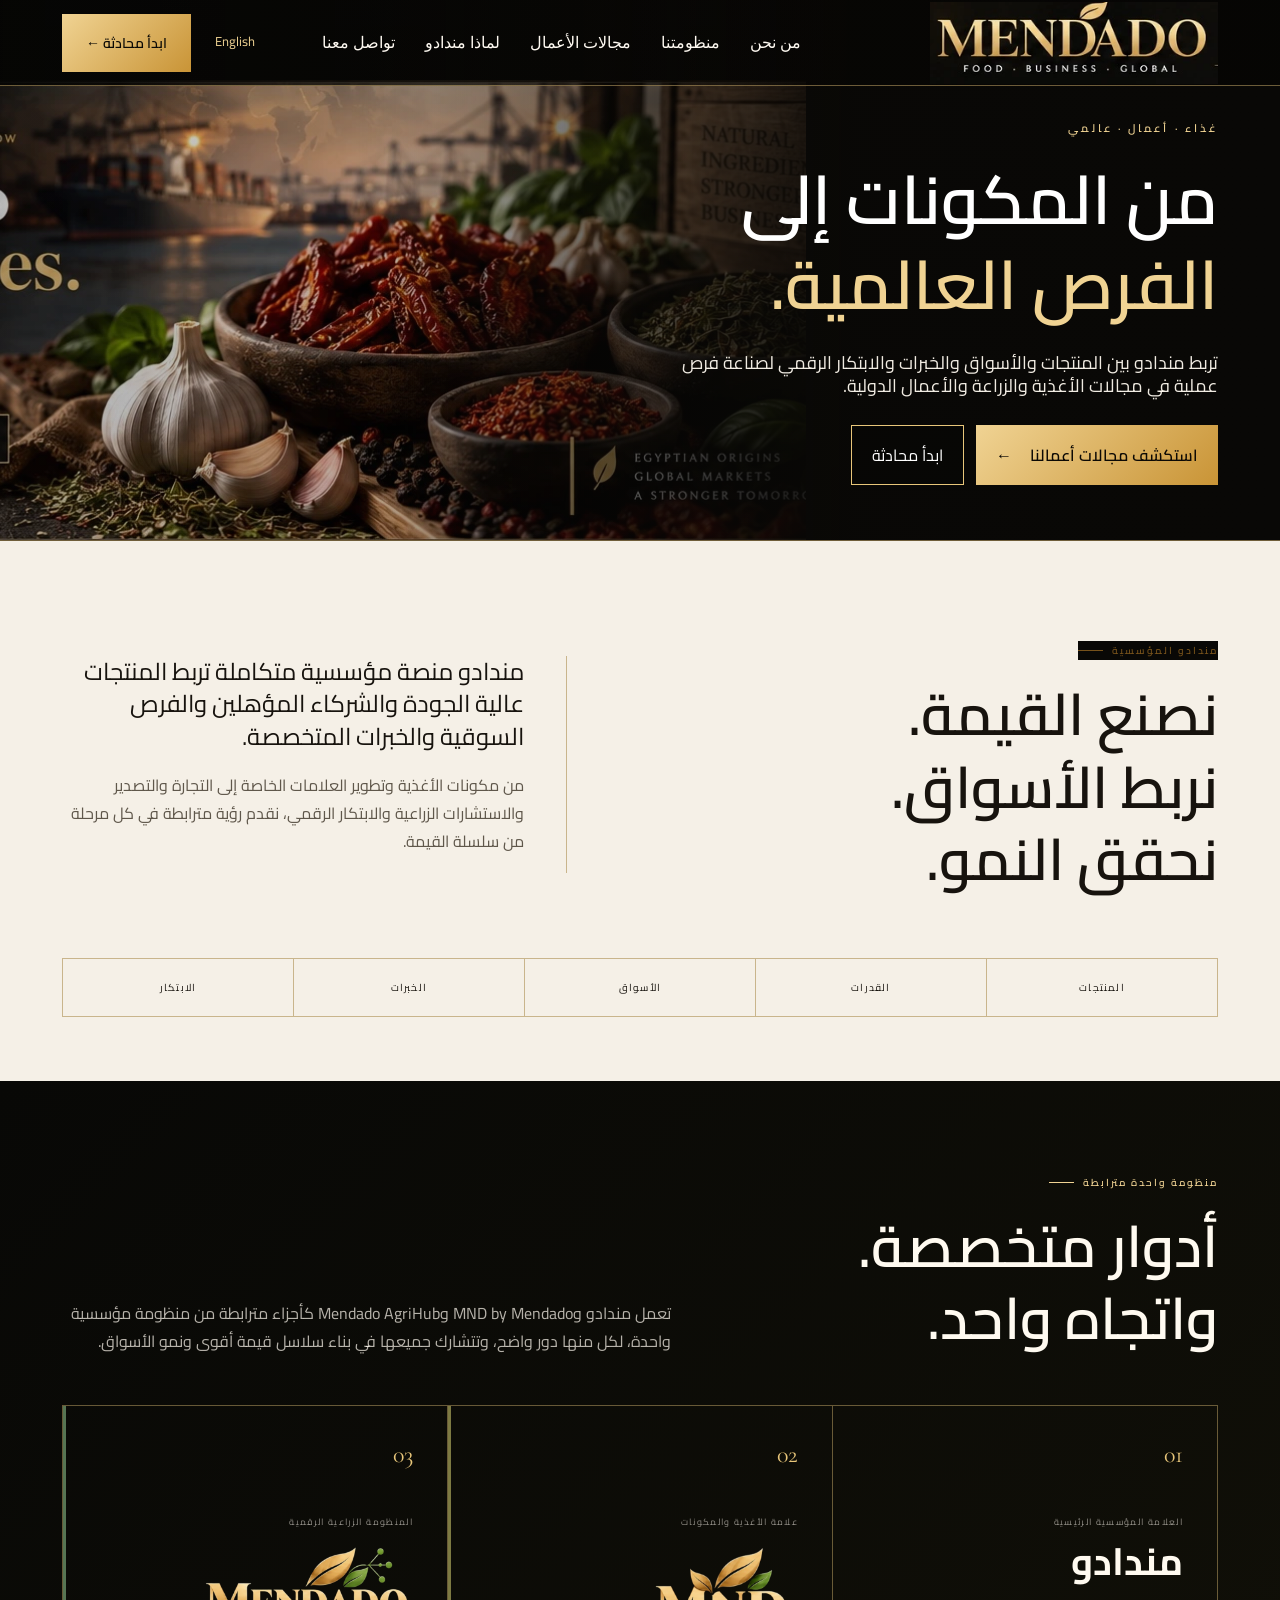
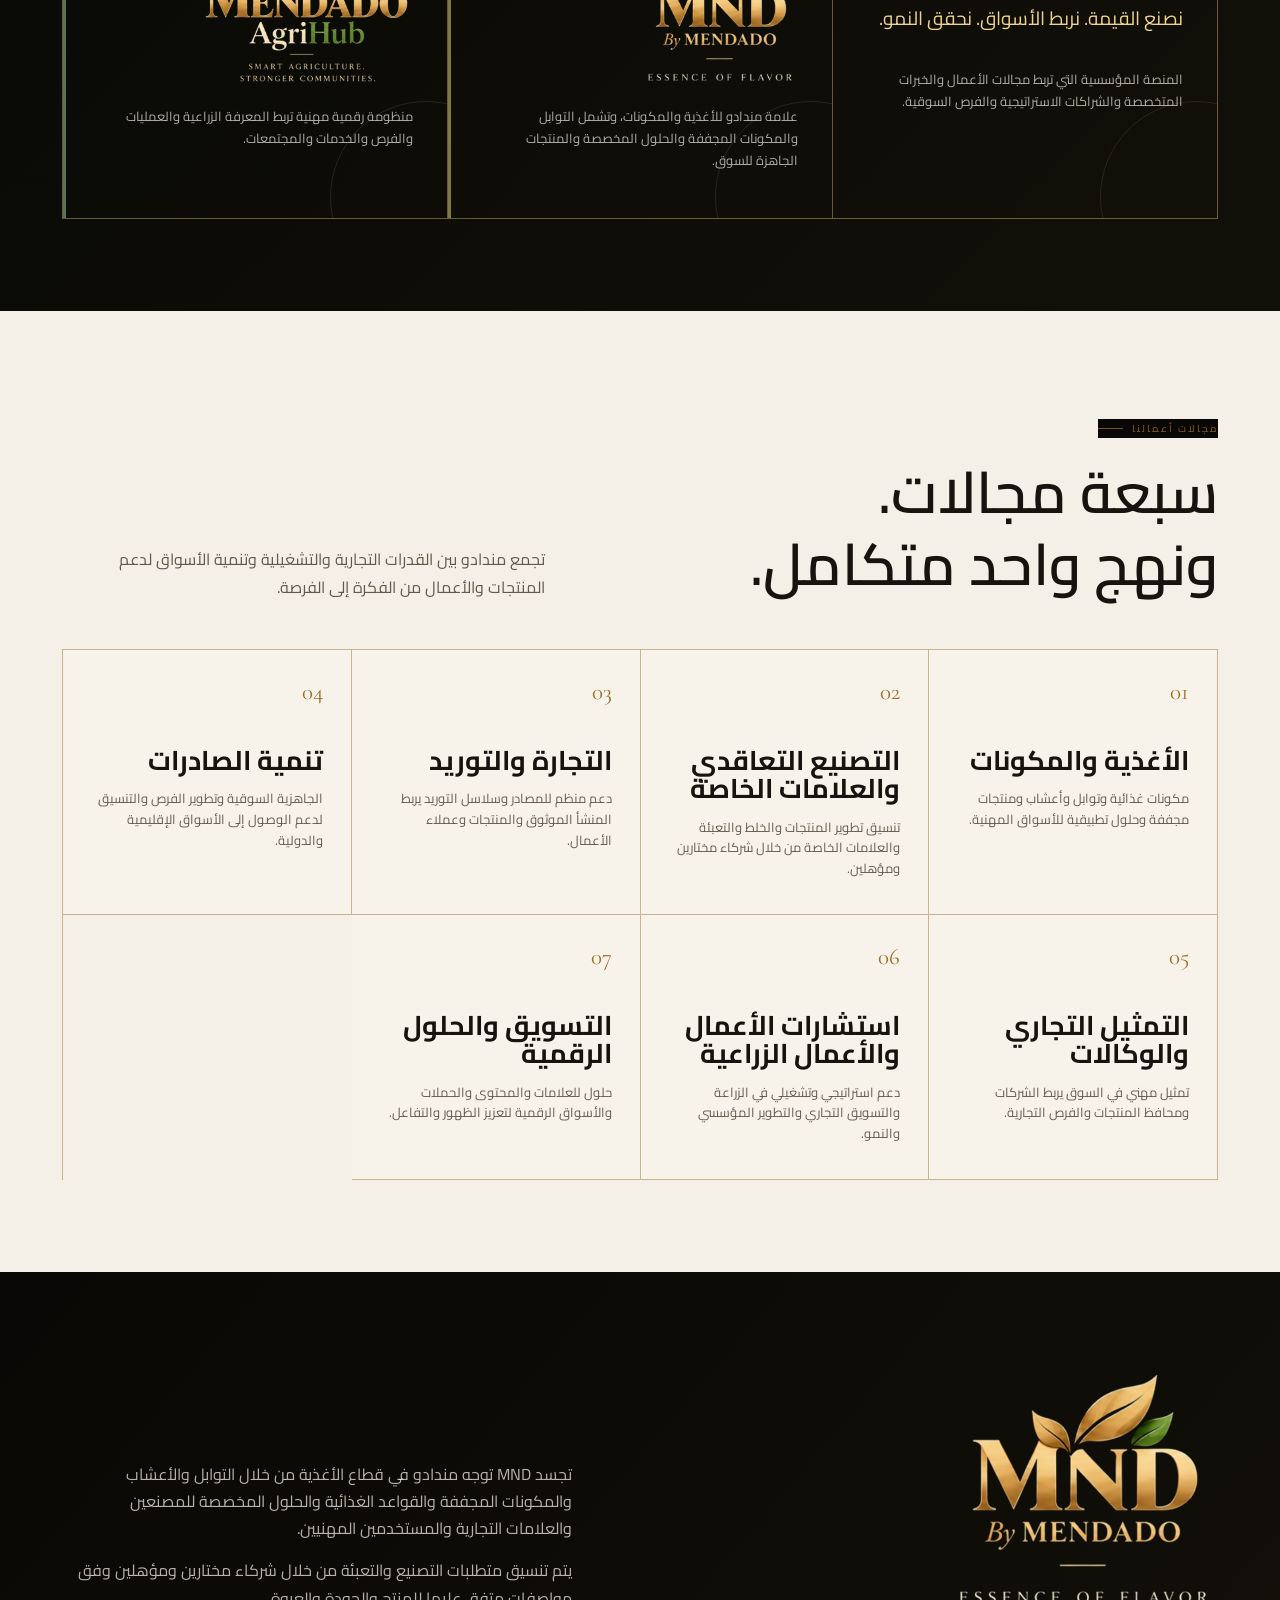
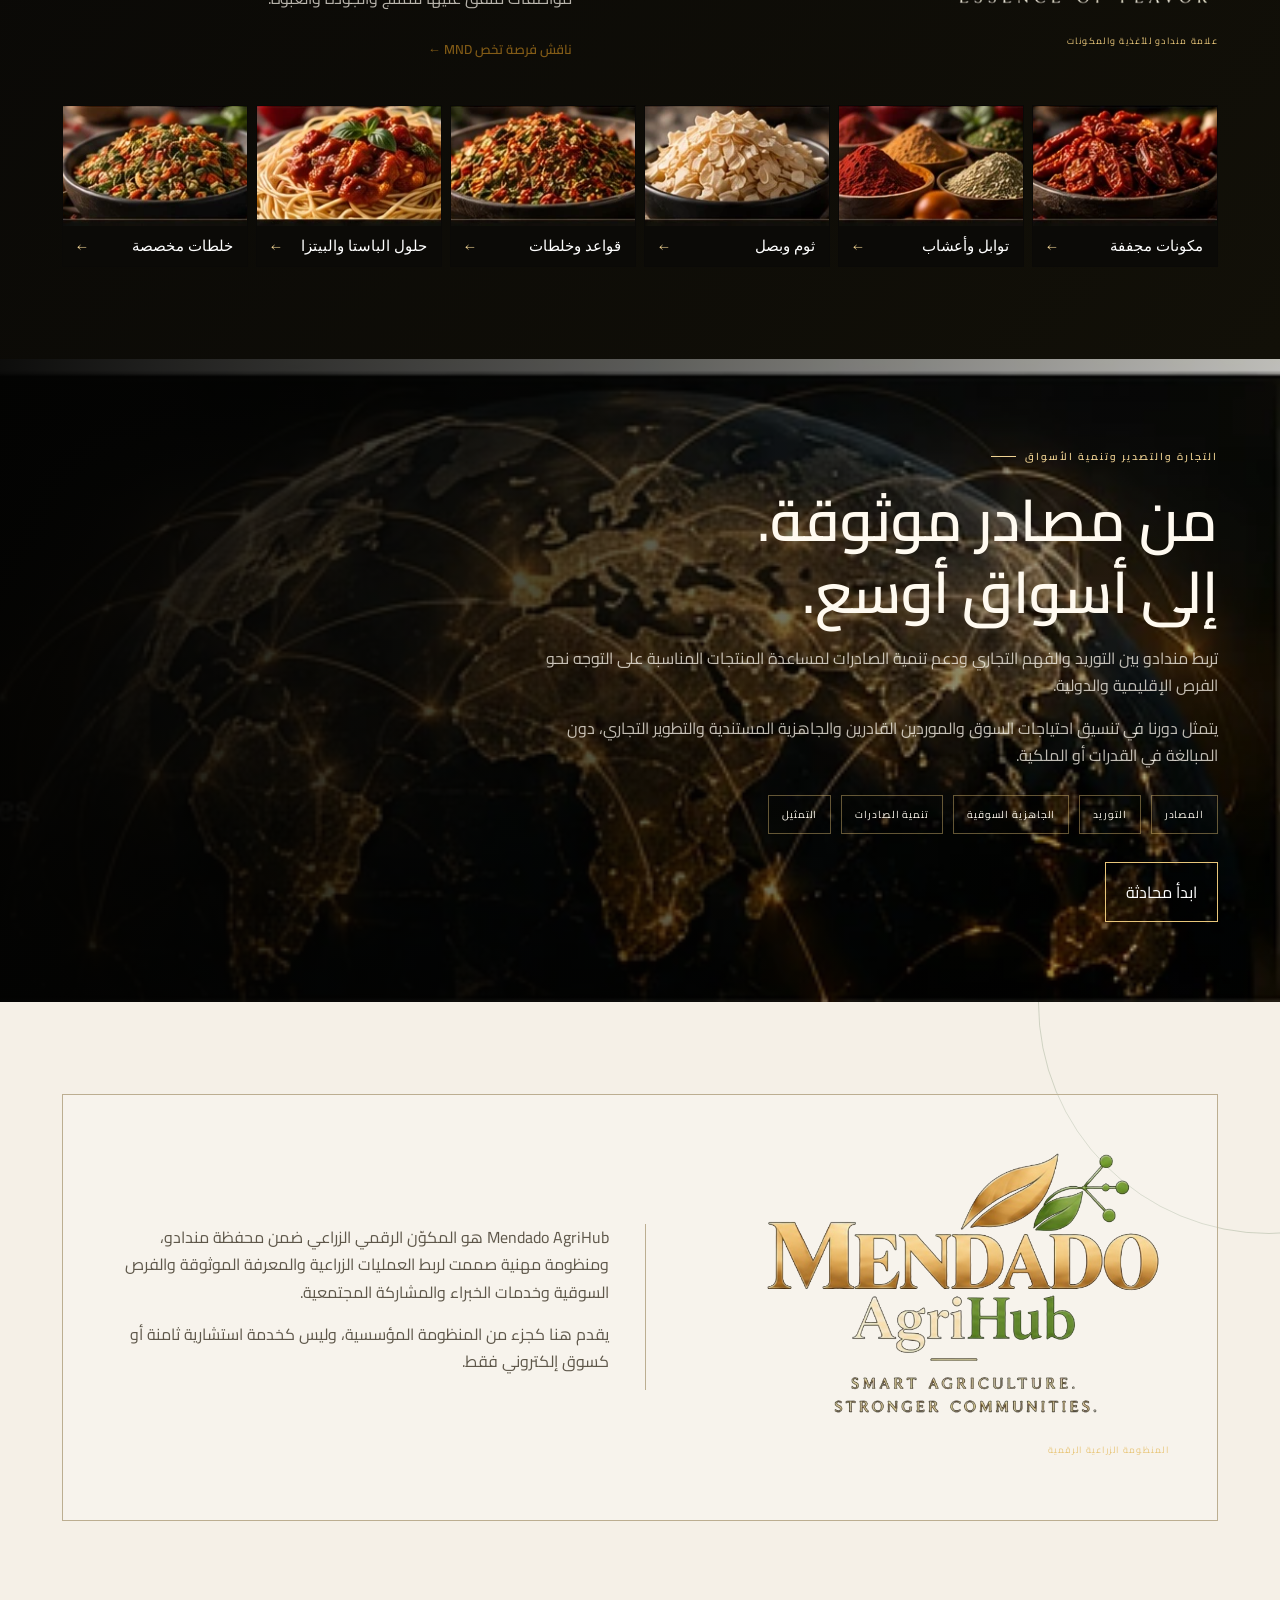
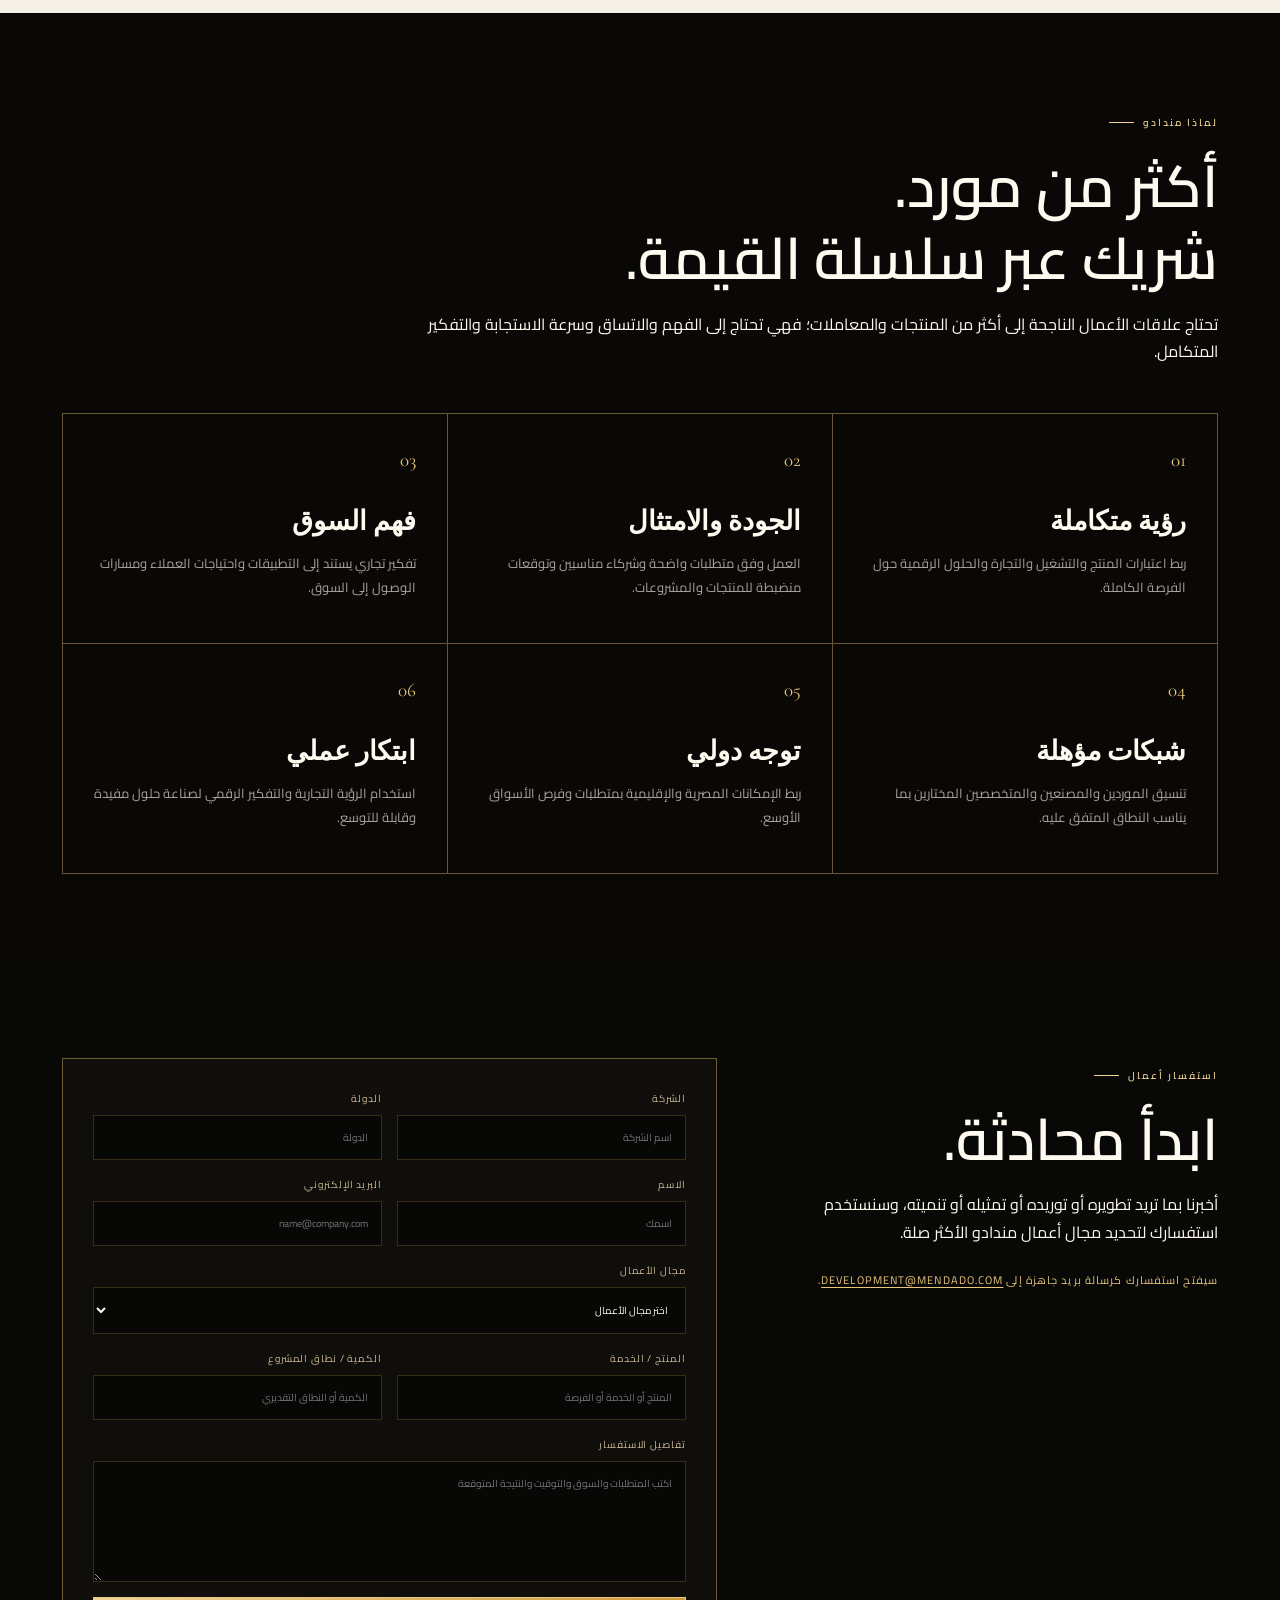
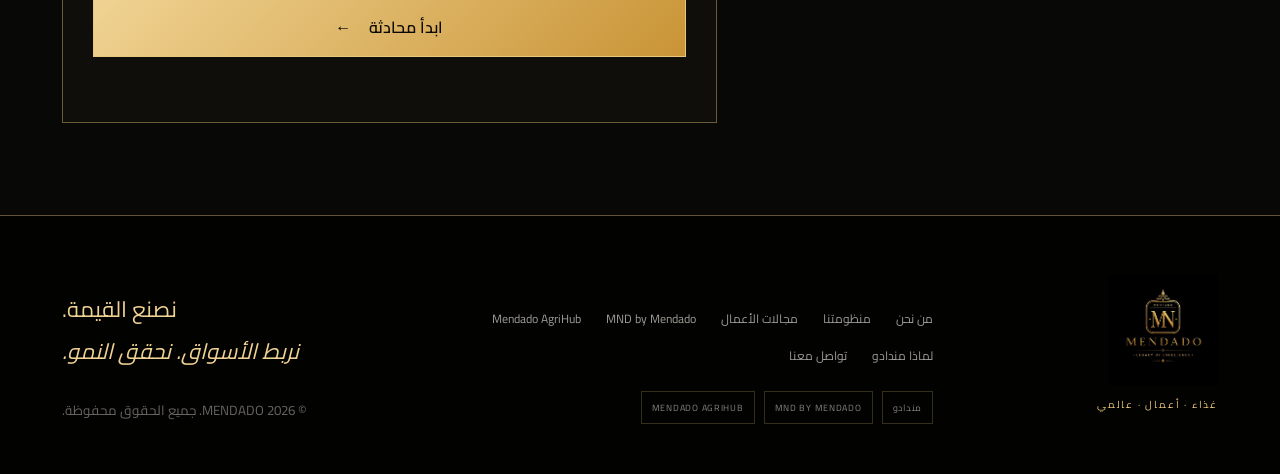
==== commit e70269f4: "fix: preserve localized Hero rendering for V6-07 review" ====
--- a/ar/index.html
+++ b/ar/index.html
@@ -44,7 +44,7 @@
 
   <main id="main-content">
     <section class="concept-hero" aria-labelledby="hero-title">
-      <div class="concept-hero-image" aria-hidden="true"></div>
+      <div class="concept-hero-image" aria-hidden="true"><img src="../assets/hero-concept.webp" alt=""></div>
       <div class="concept-shade" aria-hidden="true"></div>
       <div class="hero-content">
         <div class="hero-kicker">غذاء · أعمال · عالمي</div>
--- a/styles.css
+++ b/styles.css
@@ -65,8 +65,8 @@
 }
 .concept-hero-image{
   position:absolute;right:0;top:80px;bottom:0;width:63%;
-  background:url("assets/hero-concept.webp") center/cover no-repeat;
-}
+}
+.concept-hero-image img{width:100%;height:100%;object-fit:cover;object-position:center}
 .concept-shade{
   position:absolute;inset:0;
   background:
@@ -277,7 +277,8 @@
   .main-nav.open{display:flex}
   .mobile-language{display:block;color:var(--gold2);font-family:var(--arabic)}
   .concept-hero{padding:120px 22px 40px;min-height:720px}
-  .concept-hero-image{top:76px;width:100%;opacity:.58;background-position:62% center}
+  .concept-hero-image{top:76px;width:100%;opacity:.58}
+  .concept-hero-image img{object-position:62% center}
   .concept-shade{background:linear-gradient(180deg,rgba(7,6,4,.68),rgba(7,6,4,.96) 72%)}
   .hero-kicker{white-space:normal;line-height:1.6}
   .hero-content h1{font-size:56px}
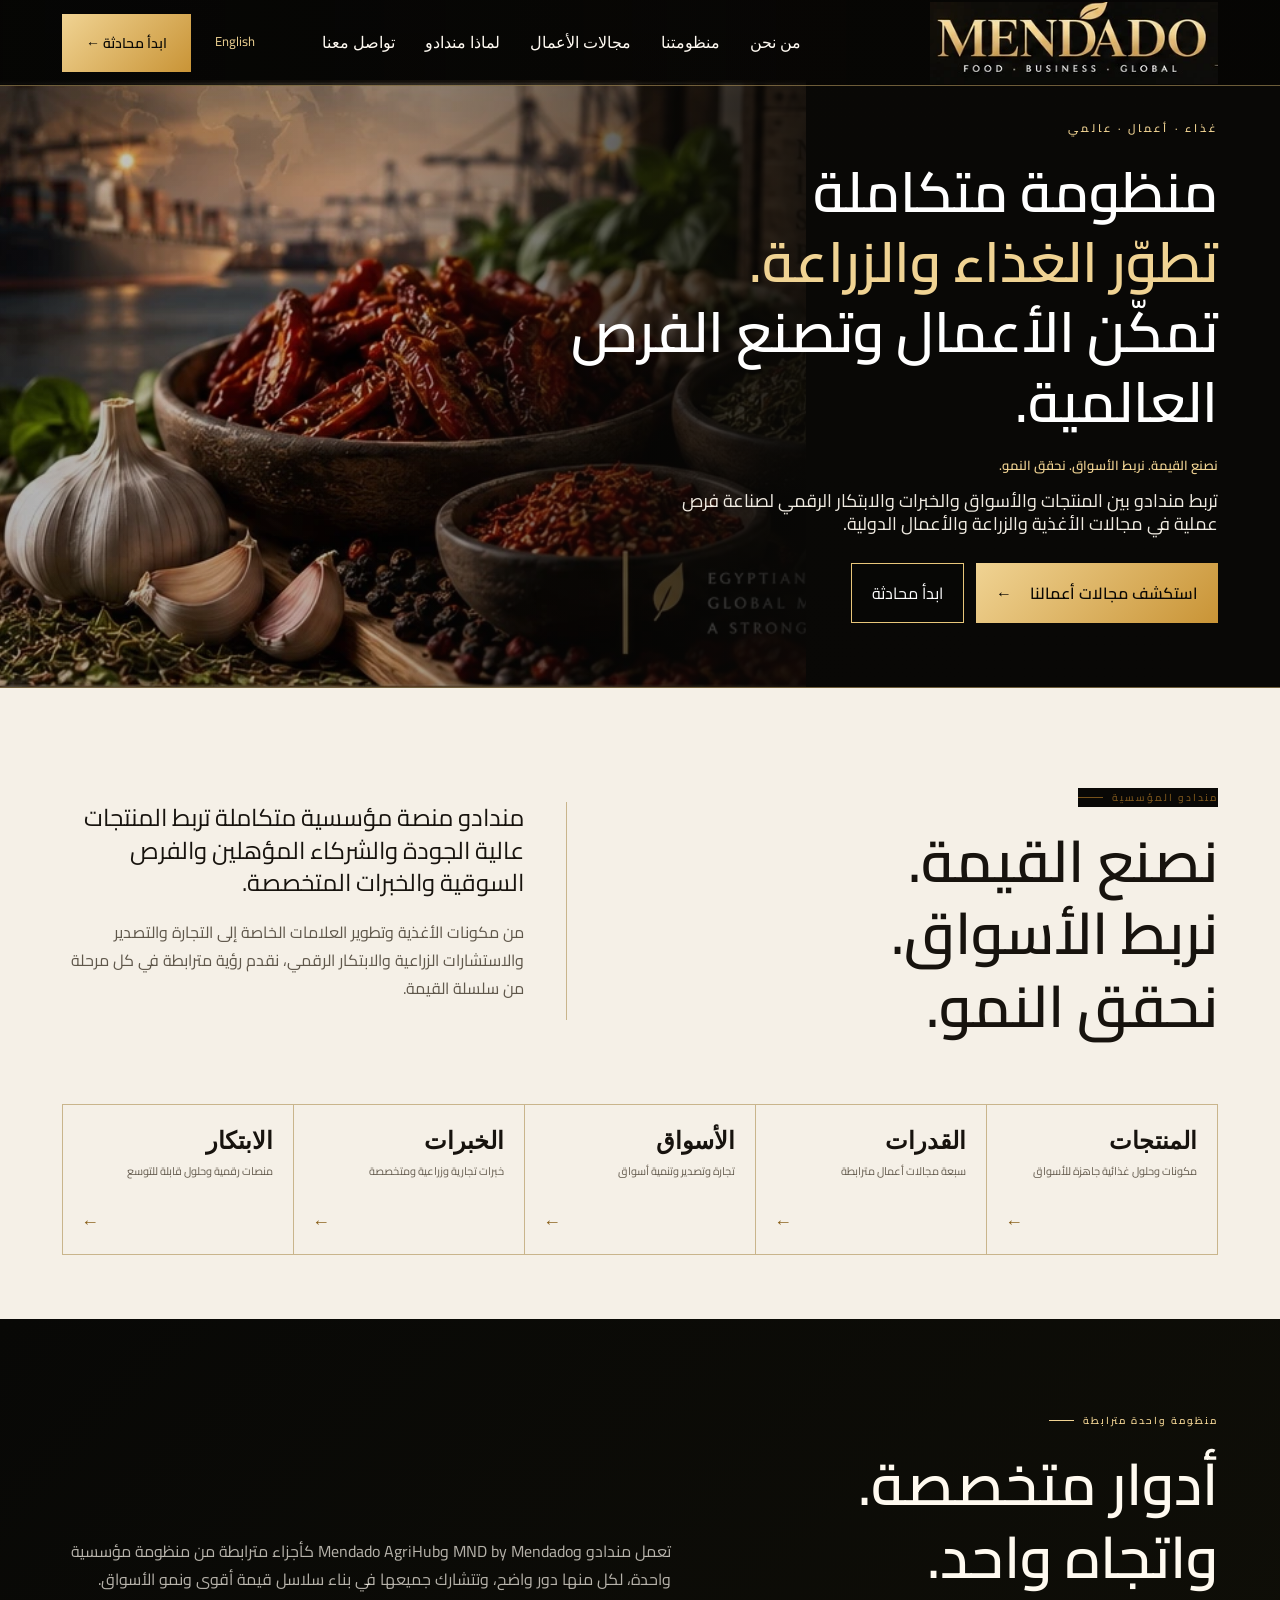
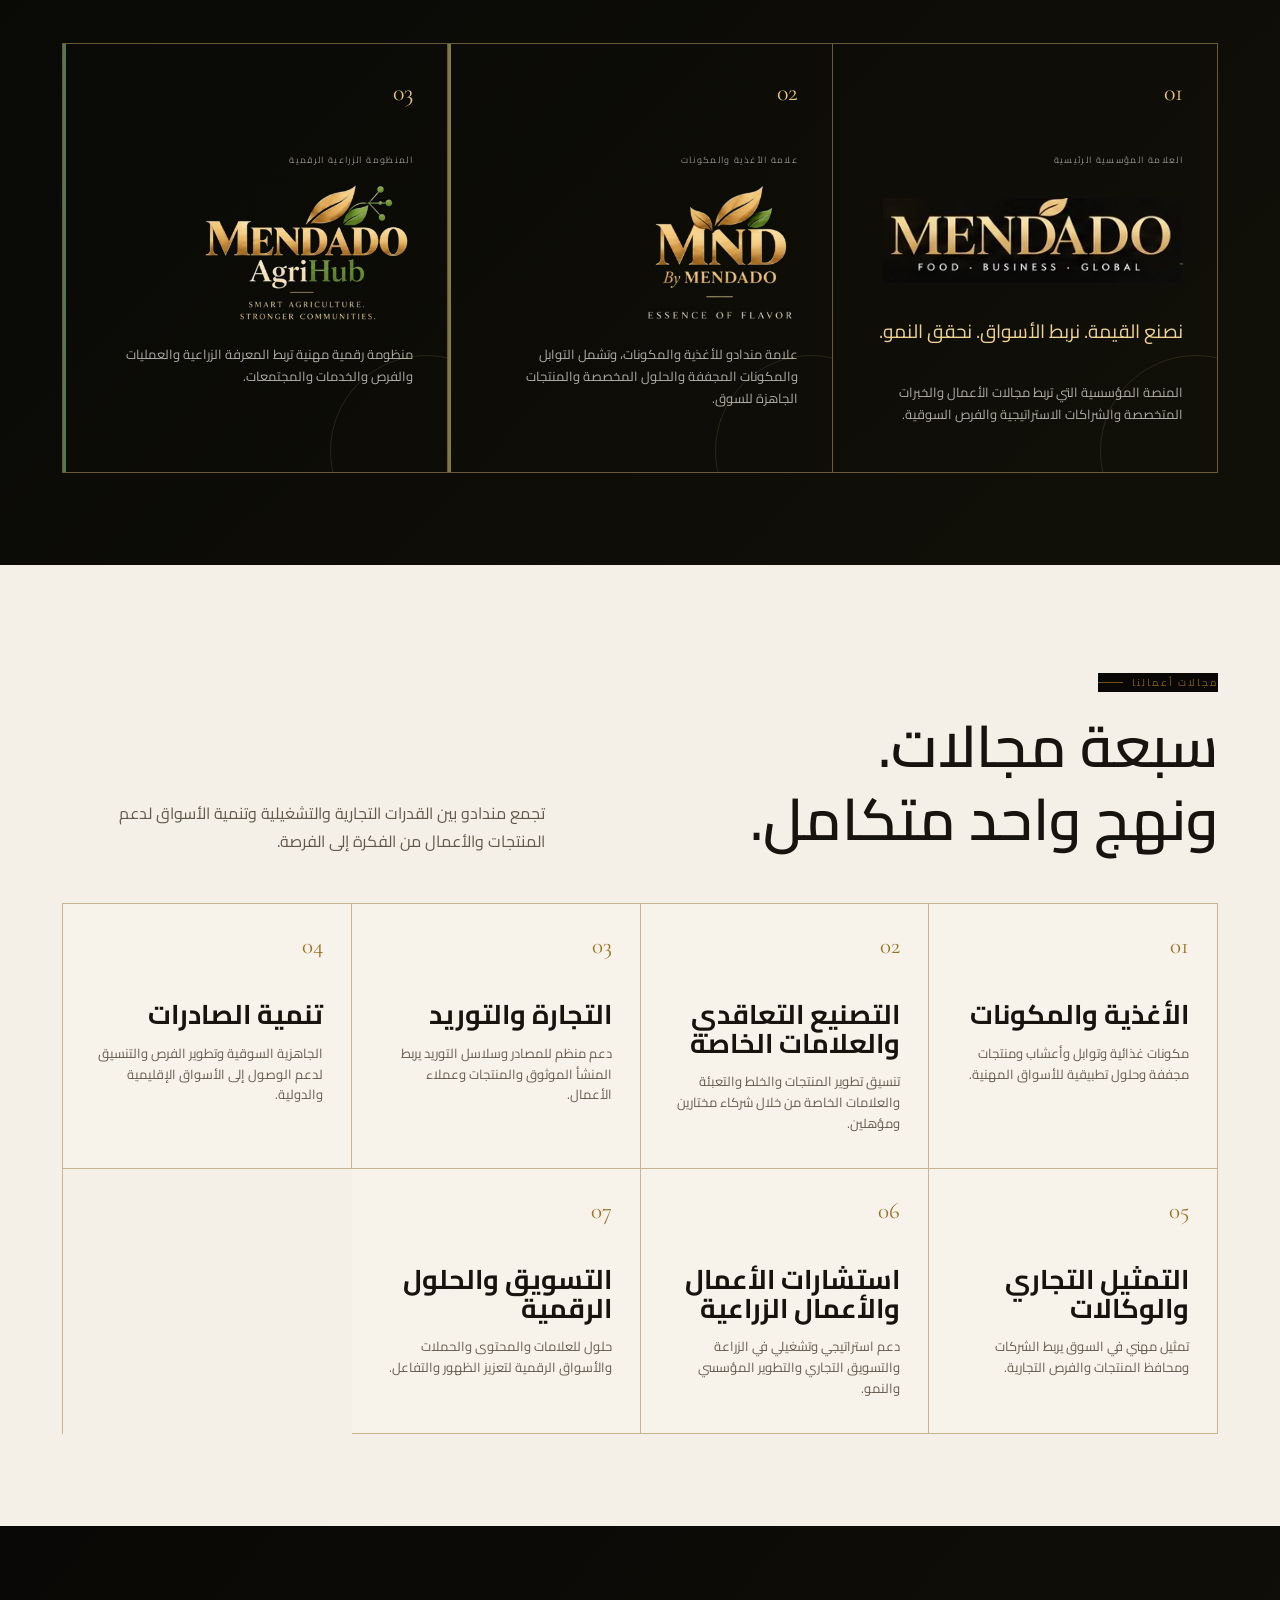
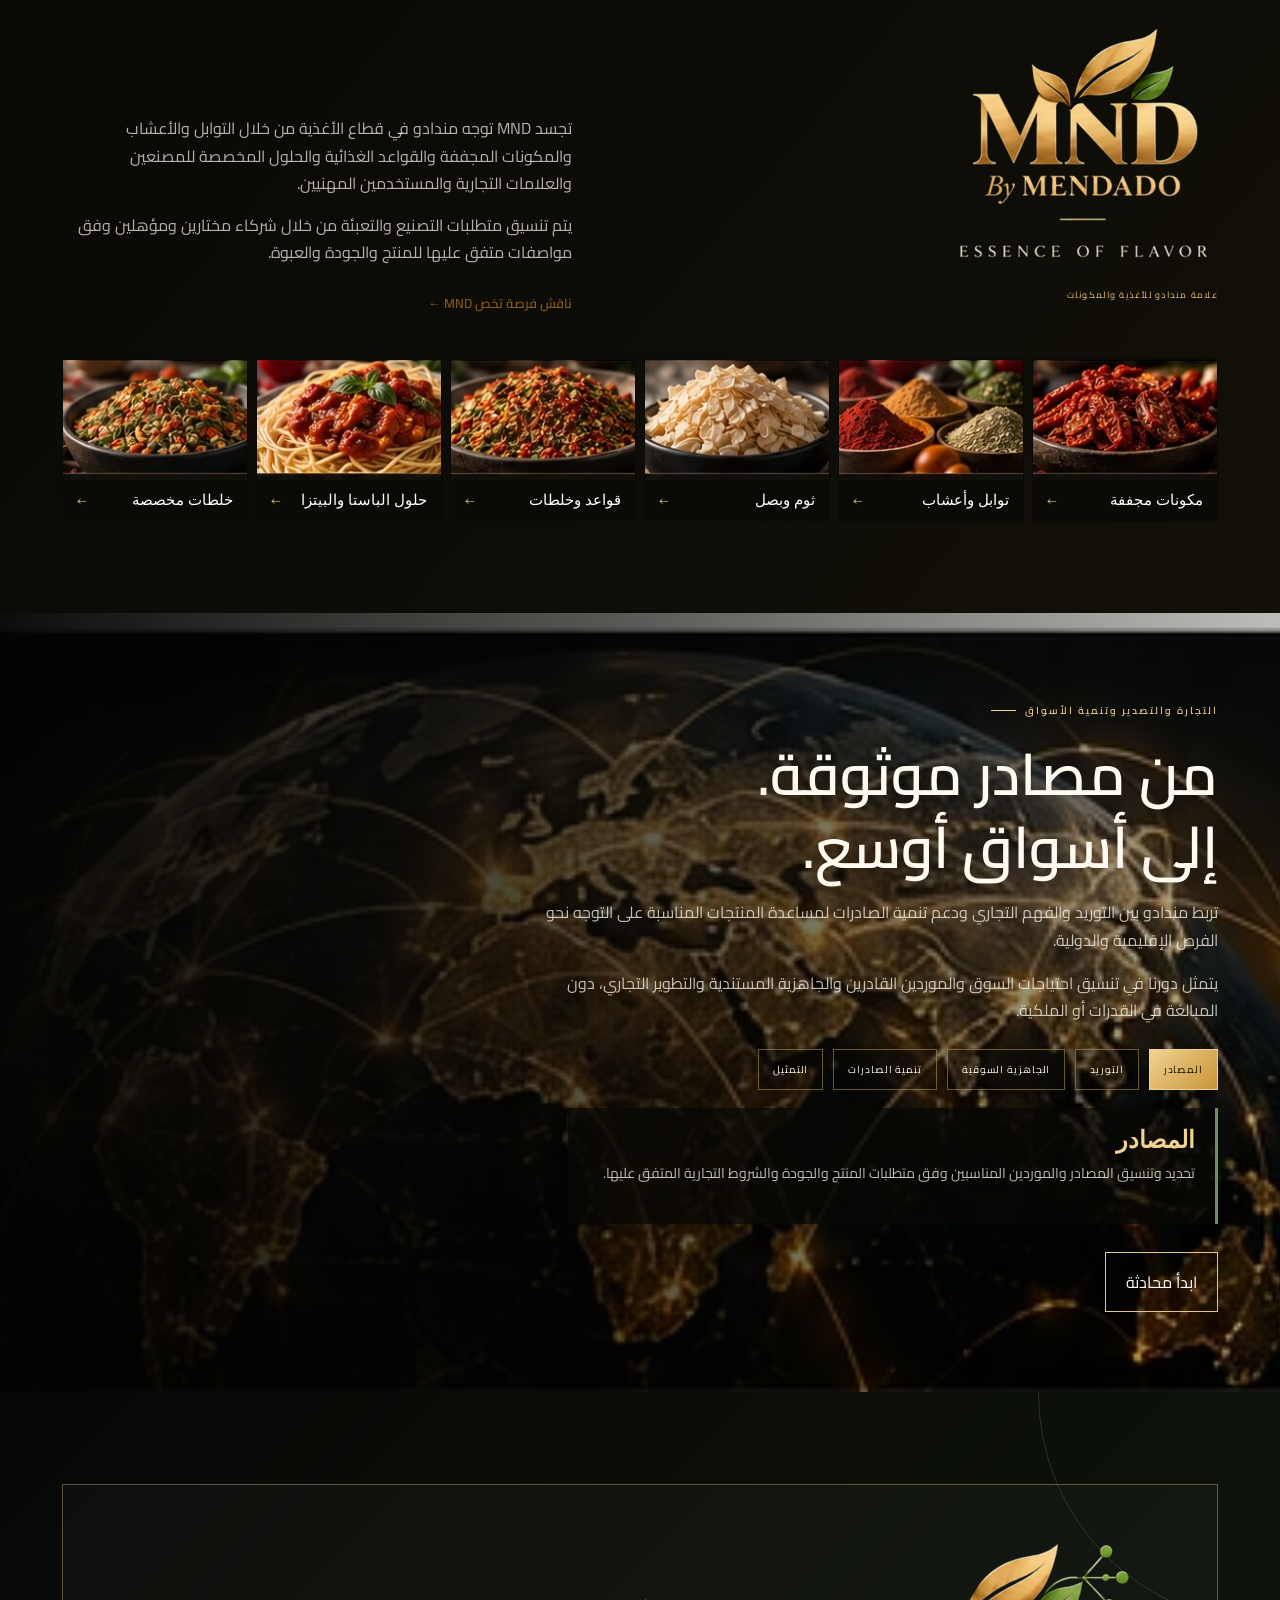
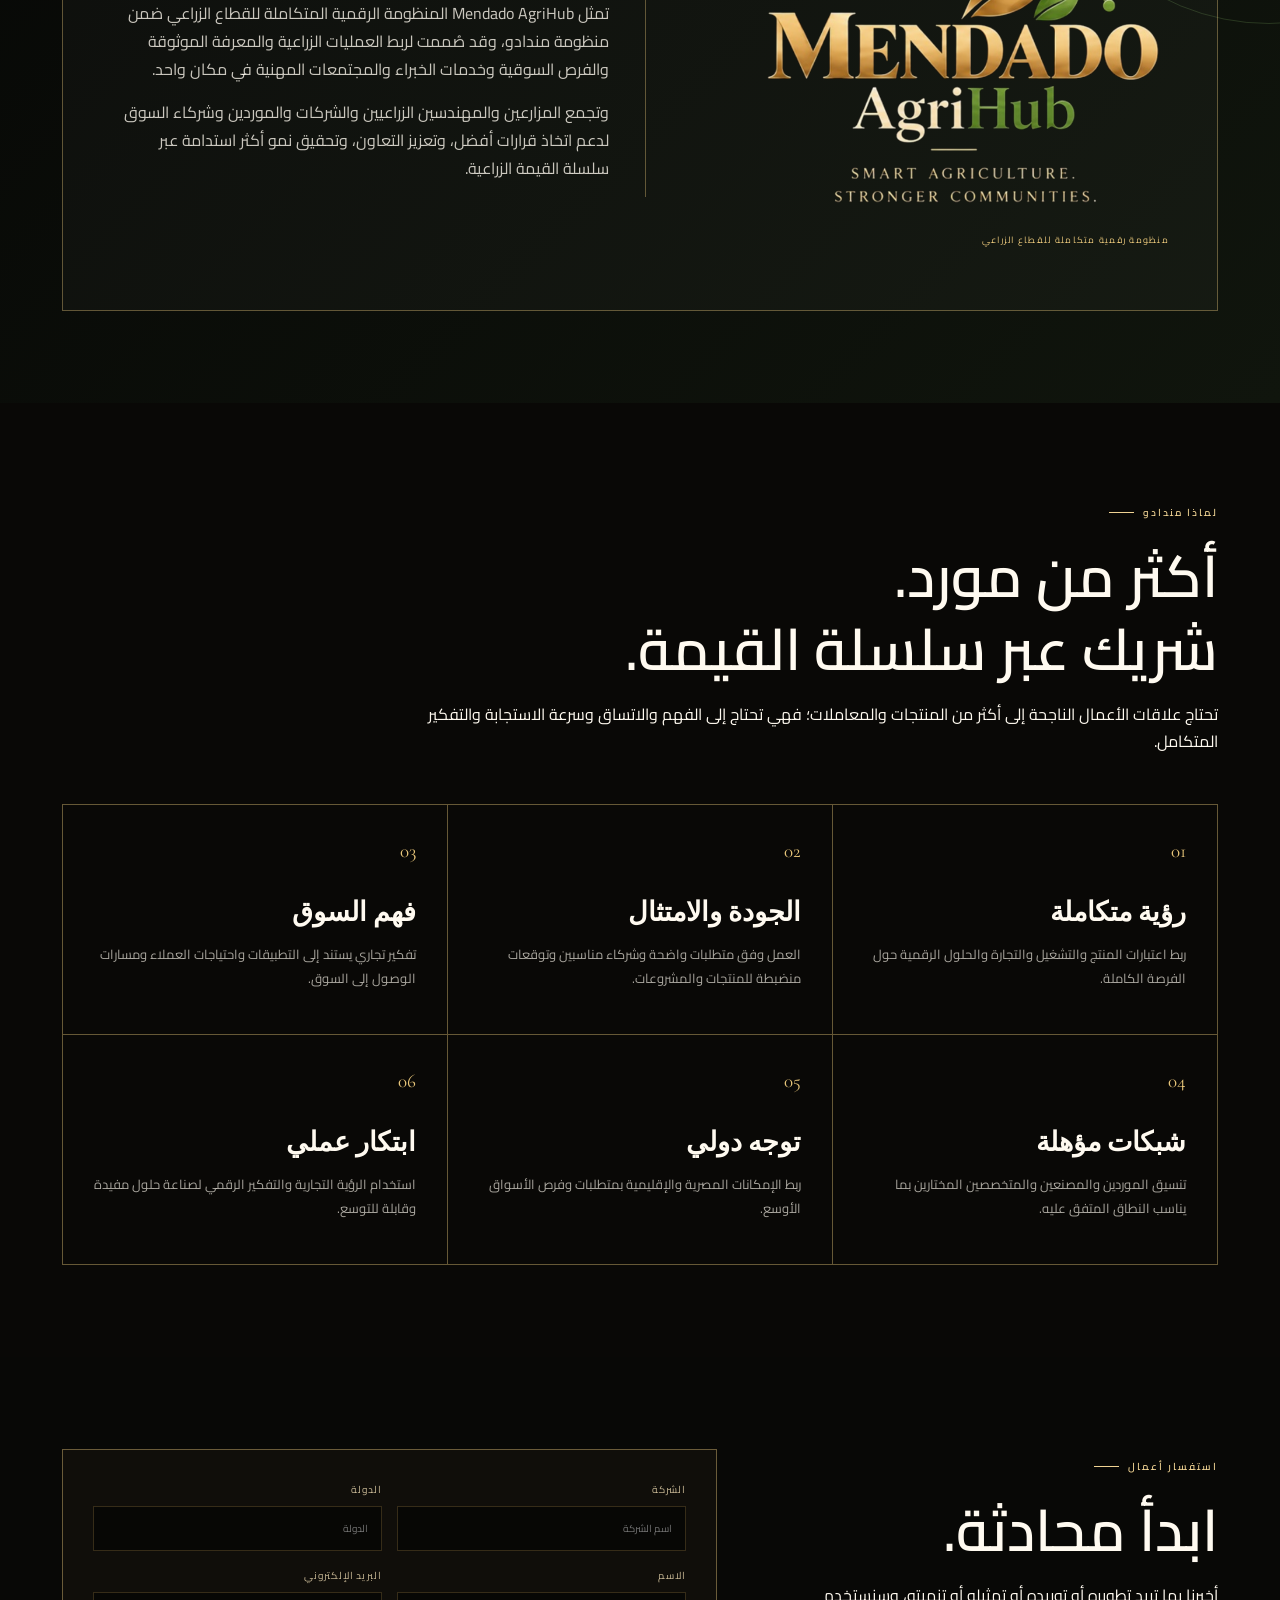
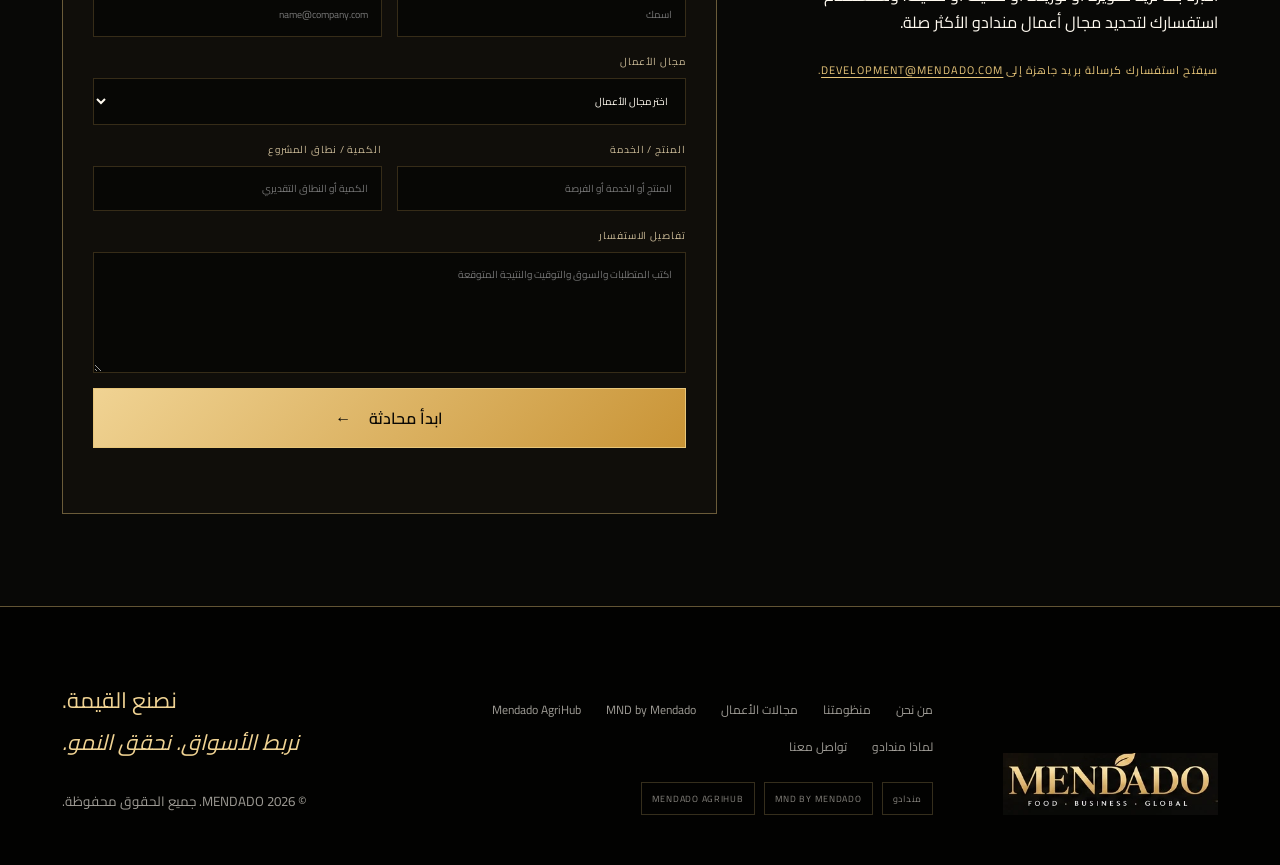
==== commit ae6a803c: "Refine bilingual publication candidate" ====
--- a/ar/index.html
+++ b/ar/index.html
@@ -14,7 +14,7 @@
   <link rel="preconnect" href="https://fonts.googleapis.com">
   <link rel="preconnect" href="https://fonts.gstatic.com" crossorigin>
   <link href="https://fonts.googleapis.com/css2?family=Cairo:wght@400;500;600&amp;family=Cormorant+Garamond:wght@500;600&amp;family=Manrope:wght@300;400;500;600&amp;display=swap" rel="stylesheet">
-  <link rel="stylesheet" href="../styles.css?v=6-06" />
+  <link rel="stylesheet" href="../styles.css?v=6-08" />
 </head>
 <body>
   <a class="skip-link" href="#main-content">انتقلي إلى المحتوى</a>
@@ -48,8 +48,9 @@
       <div class="concept-shade" aria-hidden="true"></div>
       <div class="hero-content">
         <div class="hero-kicker">غذاء · أعمال · عالمي</div>
-        <h1 id="hero-title">من المكونات إلى<br> <em>الفرص العالمية.</em></h1>
-        <p>تربط مندادو بين المنتجات والأسواق والخبرات والابتكار الرقمي لصناعة فرص عملية في مجالات الأغذية والزراعة والأعمال الدولية.</p>
+        <h1 id="hero-title"><span>منظومة متكاملة</span><em>تطوّر الغذاء والزراعة.</em><span>تمكّن الأعمال وتصنع الفرص العالمية.</span></h1>
+        <p class="hero-slogan">نصنع القيمة. نربط الأسواق. نحقق النمو.</p>
+        <p class="hero-summary">تربط مندادو بين المنتجات والأسواق والخبرات والابتكار الرقمي لصناعة فرص عملية في مجالات الأغذية والزراعة والأعمال الدولية.</p>
         <div class="hero-actions">
           <a class="btn primary" href="#capabilities">استكشف مجالات أعمالنا <span>←</span></a>
           <a class="btn outline" href="#contact">ابدأ محادثة</a>
@@ -68,8 +69,12 @@
           <p>من مكونات الأغذية وتطوير العلامات الخاصة إلى التجارة والتصدير والاستشارات الزراعية والابتكار الرقمي، نقدم رؤية مترابطة في كل مرحلة من سلسلة القيمة.</p>
         </div>
       </div>
-      <div class="value-strip" aria-label="القيمة التي تقدمها مندادو">
-        <span>المنتجات</span><span>القدرات</span><span>الأسواق</span><span>الخبرات</span><span>الابتكار</span>
+      <div class="value-strip" aria-label="استكشف القيمة التي تقدمها مندادو">
+        <a class="value-link" href="#mnd"><strong>المنتجات</strong><small>مكونات وحلول غذائية جاهزة للأسواق</small><span aria-hidden="true">←</span></a>
+        <a class="value-link" href="#capabilities"><strong>القدرات</strong><small>سبعة مجالات أعمال مترابطة</small><span aria-hidden="true">←</span></a>
+        <a class="value-link" href="#trade"><strong>الأسواق</strong><small>تجارة وتصدير وتنمية أسواق</small><span aria-hidden="true">←</span></a>
+        <a class="value-link" href="#why-mendado"><strong>الخبرات</strong><small>خبرات تجارية وزراعية ومتخصصة</small><span aria-hidden="true">←</span></a>
+        <a class="value-link" href="#agrihub"><strong>الابتكار</strong><small>منصات رقمية وحلول قابلة للتوسع</small><span aria-hidden="true">←</span></a>
       </div>
     </section>
 
@@ -83,7 +88,7 @@
         <article class="ecosystem-card master reveal">
           <span class="ecosystem-number">01</span>
           <p class="brand-type">العلامة المؤسسية الرئيسية</p>
-          <h3>مندادو</h3>
+          <img class="ecosystem-logo ecosystem-logo-master" src="../assets/concept-logo.webp" alt="MENDADO — غذاء، أعمال، عالمي">
           <p class="brand-message">نصنع القيمة. نربط الأسواق. نحقق النمو.</p>
           <p>المنصة المؤسسية التي تربط مجالات الأعمال والخبرات المتخصصة والشراكات الاستراتيجية والفرص السوقية.</p>
         </article>
@@ -147,20 +152,30 @@
         <h2>من مصادر موثوقة.<br>إلى أسواق أوسع.</h2>
         <p>تربط مندادو بين التوريد والفهم التجاري ودعم تنمية الصادرات لمساعدة المنتجات المناسبة على التوجه نحو الفرص الإقليمية والدولية.</p>
         <p>يتمثل دورنا في تنسيق احتياجات السوق والموردين القادرين والجاهزية المستندية والتطوير التجاري، دون المبالغة في القدرات أو الملكية.</p>
-        <div class="global-tags"><span>المصادر</span><span>التوريد</span><span>الجاهزية السوقية</span><span>تنمية الصادرات</span><span>التمثيل</span></div>
+        <div class="global-tags" role="tablist" aria-label="خدمات التجارة والتصدير وتنمية الأسواق">
+          <button class="global-tag is-active" type="button" role="tab" aria-selected="true" aria-controls="trade-detail" data-title="المصادر" data-description="تحديد وتنسيق المصادر والموردين المناسبين وفق متطلبات المنتج والجودة والشروط التجارية المتفق عليها.">المصادر</button>
+          <button class="global-tag" type="button" role="tab" aria-selected="false" aria-controls="trade-detail" data-title="التوريد" data-description="ربط الموردين القادرين باحتياجات الأعمال مع دعم المواصفات والمستندات وتنسيق عمليات التوريد.">التوريد</button>
+          <button class="global-tag" type="button" role="tab" aria-selected="false" aria-controls="trade-detail" data-title="الجاهزية السوقية" data-description="تقييم ملاءمة المنتج والمستندات والتعبئة والمتطلبات التجارية قبل دخول السوق.">الجاهزية السوقية</button>
+          <button class="global-tag" type="button" role="tab" aria-selected="false" aria-controls="trade-detail" data-title="تنمية الصادرات" data-description="دعم تطوير الفرص وتنسيق الشركاء والاستعداد العملي للأسواق الإقليمية والدولية.">تنمية الصادرات</button>
+          <button class="global-tag" type="button" role="tab" aria-selected="false" aria-controls="trade-detail" data-title="التمثيل" data-description="ربط الشركات ومحافظ المنتجات المختارة بعلاقات السوق والفرص التجارية ذات الصلة.">التمثيل</button>
+        </div>
+        <div class="trade-detail" id="trade-detail" role="tabpanel" aria-live="polite" tabindex="0">
+          <h3>المصادر</h3>
+          <p>تحديد وتنسيق المصادر والموردين المناسبين وفق متطلبات المنتج والجودة والشروط التجارية المتفق عليها.</p>
+        </div>
         <a class="btn outline trade-cta" href="#contact">ابدأ محادثة</a>
       </div>
     </section>
 
-    <section class="agrihub-feature section light" id="agrihub">
+    <section class="agrihub-feature section dark" id="agrihub">
       <div class="agrihub-panel reveal">
         <div>
           <img class="feature-brand-logo agrihub-brand-logo" src="../assets/mendado-agrihub-logo.png" alt="Mendado AgriHub — Smart Agriculture. Stronger Communities.">
-          <p class="feature-label">المنظومة الزراعية الرقمية</p>
+          <p class="feature-label">منظومة رقمية متكاملة للقطاع الزراعي</p>
         </div>
         <div class="agrihub-copy">
-          <p>Mendado AgriHub هو المكوّن الرقمي الزراعي ضمن محفظة مندادو، ومنظومة مهنية صممت لربط العمليات الزراعية والمعرفة الموثوقة والفرص السوقية وخدمات الخبراء والمشاركة المجتمعية.</p>
-          <p>يقدم هنا كجزء من المنظومة المؤسسية، وليس كخدمة استشارية ثامنة أو كسوق إلكتروني فقط.</p>
+          <p>تمثل Mendado AgriHub المنظومة الرقمية المتكاملة للقطاع الزراعي ضمن منظومة مندادو، وقد صُممت لربط العمليات الزراعية والمعرفة الموثوقة والفرص السوقية وخدمات الخبراء والمجتمعات المهنية في مكان واحد.</p>
+          <p>وتجمع المزارعين والمهندسين الزراعيين والشركات والموردين وشركاء السوق لدعم اتخاذ قرارات أفضل، وتعزيز التعاون، وتحقيق نمو أكثر استدامة عبر سلسلة القيمة الزراعية.</p>
         </div>
       </div>
     </section>
@@ -218,7 +233,7 @@
   </main>
 
   <footer>
-    <div class="footer-brand"><img src="../assets/mendado-logo.webp" alt="مندادو" /><p>غذاء · أعمال · عالمي</p></div>
+    <div class="footer-brand"><img src="../assets/concept-logo.webp" alt="MENDADO — غذاء، أعمال، عالمي" /></div>
     <div class="footer-center">
       <nav class="footer-links" aria-label="روابط التذييل">
         <a href="#about">من نحن</a><a href="#ecosystem">منظومتنا</a><a href="#capabilities">مجالات الأعمال</a>
@@ -231,6 +246,6 @@
       <small>© <span id="year"></span> MENDADO. جميع الحقوق محفوظة.</small>
     </div>
   </footer>
-  <script src="../script.js?v=6-06"></script>
+  <script src="../script.js?v=6-08"></script>
 </body>
 </html>
--- a/styles.css
+++ b/styles.css
@@ -60,7 +60,7 @@
 .menu-toggle{display:none}
 
 .concept-hero{
-  min-height:538px;position:relative;overflow:hidden;padding:118px 62px 55px;
+  min-height:640px;position:relative;overflow:hidden;padding:118px 62px 64px;
   background:#0a0906;border-bottom:1px solid var(--color-gold-line-strong);
 }
 .concept-hero-image{
@@ -73,11 +73,14 @@
     linear-gradient(90deg,#090806 0%,rgba(9,8,6,.97) 33%,rgba(9,8,6,.65) 49%,rgba(9,8,6,.12) 72%,rgba(9,8,6,.18) 100%),
     linear-gradient(180deg,rgba(0,0,0,.08),rgba(0,0,0,.18));
 }
-.hero-content{position:relative;z-index:3;max-width:690px}
+.hero-content{position:relative;z-index:3;max-width:820px}
 .hero-kicker{color:var(--gold2);font-size:11px;letter-spacing:.28em;font-weight:600;margin-bottom:19px;white-space:nowrap}
-.hero-content h1{font-family:var(--serif);font-weight:600;font-size:68px;line-height:.92;letter-spacing:-.03em;margin:0;color:#fff}
+.hero-content h1{font-family:var(--serif);font-weight:600;font-size:56px;line-height:.98;letter-spacing:-.025em;margin:0;color:#fff}
+.hero-content h1 span,.hero-content h1 em{display:block}
 .hero-content h1 em{font-style:normal;color:var(--gold2)}
 .hero-content p{font-family:var(--serif);font-size:18px;line-height:1.28;max-width:575px;margin:24px 0 0;color:rgba(255,250,240,.94)}
+.hero-content .hero-slogan{max-width:none;margin-top:20px;color:var(--gold2);font-family:var(--sans);font-size:13px;font-weight:600;letter-spacing:.08em}
+.hero-content .hero-summary{margin-top:15px}
 .hero-actions{display:flex;gap:12px;flex-wrap:wrap;margin-top:28px}
 .btn{display:inline-flex;align-items:center;justify-content:center;gap:18px;padding:14px 20px;font-family:var(--serif);font-size:16px;border:1px solid var(--gold);min-height:50px}
 .btn.primary{background:var(--gradient-gold);border:0;color:#0c0904;font-weight:600}
@@ -127,7 +130,12 @@
 .intro-copy p{color:#5f574b;line-height:1.75;margin:0 0 18px}
 .intro-copy .lead{font-family:var(--serif);font-size:24px;line-height:1.35;color:var(--ink)}
 .value-strip{display:grid;grid-template-columns:repeat(5,1fr);margin-top:62px;border-top:1px solid #c9b58c;border-left:1px solid #c9b58c}
-.value-strip span{padding:19px 14px;border-right:1px solid #c9b58c;border-bottom:1px solid #c9b58c;text-align:center;text-transform:uppercase;letter-spacing:.12em;font-size:10px}
+.value-link{position:relative;display:flex;flex-direction:column;gap:9px;min-height:150px;padding:24px 20px 42px;border-right:1px solid #c9b58c;border-bottom:1px solid #c9b58c;transition:background var(--transition-fast),color var(--transition-fast),transform var(--transition-fast)}
+.value-link strong{font-family:var(--serif);font-size:24px;line-height:1.05;font-weight:600}
+.value-link small{color:#655c4f;font-size:11px;line-height:1.55}
+.value-link>span{position:absolute;right:18px;bottom:16px;color:#8a611c;font-size:18px;transition:transform var(--transition-fast)}
+.value-link:hover,.value-link:focus-visible{background:#ece2d0;color:#6d4c16}
+.value-link:hover>span,.value-link:focus-visible>span{transform:translateX(4px)}
 
 .ecosystem-section{padding:92px 62px;background:linear-gradient(135deg,#080806,#111008)}
 .ecosystem-heading{display:grid;grid-template-columns:.8fr 1fr;column-gap:65px;align-items:end;max-width:1150px;margin-bottom:50px}
@@ -145,6 +153,7 @@
 .ecosystem-card .brand-message{font-family:var(--serif);font-size:19px;color:var(--gold2);min-height:48px;margin:20px 0}
 .ecosystem-card>p:last-child{color:rgba(255,250,240,.68);font-size:13px;line-height:1.7;max-width:350px}
 .ecosystem-logo{width:100%;height:145px;object-fit:contain;object-position:left center;margin:2px 0 18px}
+.ecosystem-logo-master{max-width:300px;height:105px;margin-top:20px}
 .ecosystem-logo-mnd{max-width:245px}
 .ecosystem-logo-agrihub{max-width:275px}
 
@@ -188,19 +197,23 @@
 .global-copy{position:relative;z-index:2;max-width:680px}
 .global-copy p{color:rgba(255,250,240,.74);font-size:16px;line-height:1.7}
 .global-tags{display:flex;flex-wrap:wrap;gap:10px;margin-top:25px}
-.global-tags span{padding:9px 13px;border:1px solid var(--line);font-size:10px;text-transform:uppercase;letter-spacing:.09em}
+.global-tag{appearance:none;background:rgba(5,5,3,.34);color:var(--white);padding:10px 14px;border:1px solid var(--line);font-size:10px;text-transform:uppercase;letter-spacing:.09em;cursor:pointer;transition:background var(--transition-fast),border-color var(--transition-fast),color var(--transition-fast)}
+.global-tag:hover,.global-tag:focus-visible,.global-tag.is-active{background:var(--gradient-gold);border-color:var(--gold2);color:#100c05}
+.trade-detail{max-width:650px;min-height:116px;margin-top:18px;padding:18px 20px;border-left:3px solid #6f8d5f;background:rgba(8,8,5,.72)}
+.trade-detail h3{margin:0 0 7px;color:var(--gold2);font-family:var(--serif);font-size:24px}
+.trade-detail p{margin:0;font-size:14px;line-height:1.65}
 .trade-cta{margin-top:28px}
 
-.agrihub-feature{position:relative;overflow:hidden}
-.agrihub-feature:after{content:"";position:absolute;width:460px;height:460px;right:-220px;top:-230px;border:1px solid rgba(73,107,67,.22);border-radius:50%}
-.agrihub-panel{position:relative;z-index:1;display:grid;grid-template-columns:.9fr 1fr;gap:42px;align-items:center;border:1px solid #bcae91;padding:48px;background:rgba(255,255,255,.2)}
+.agrihub-feature{position:relative;overflow:hidden;background:linear-gradient(135deg,#070806,#10150d);color:var(--white)}
+.agrihub-feature:after{content:"";position:absolute;width:460px;height:460px;right:-220px;top:-230px;border:1px solid rgba(122,162,91,.25);border-radius:50%}
+.agrihub-panel{position:relative;z-index:1;display:grid;grid-template-columns:.9fr 1fr;gap:42px;align-items:center;border:1px solid rgba(232,198,122,.38);padding:48px;background:rgba(255,255,255,.025)}
 .agrihub-mark{width:90px;height:90px;border:1px solid #6d805f;border-radius:50%;display:grid;place-items:center;position:relative}
 .agrihub-mark span{position:absolute;width:42px;height:1px;background:#6d805f;transform-origin:center}
 .agrihub-mark span:nth-child(1){transform:rotate(0deg)}
 .agrihub-mark span:nth-child(2){transform:rotate(60deg)}
 .agrihub-mark span:nth-child(3){transform:rotate(-60deg)}
-.agrihub-copy{border-left:1px solid #bcae91;padding-left:36px}
-.agrihub-copy p{color:#5e574a;line-height:1.7;margin:0 0 15px}
+.agrihub-copy{border-left:1px solid rgba(232,198,122,.38);padding-left:36px}
+.agrihub-copy p{color:rgba(255,250,240,.78);line-height:1.75;margin:0 0 15px}
 .business-grid{display:grid;grid-template-columns:repeat(4,1fr);gap:1px;background:#c7b58e;border:1px solid #c7b58e}
 .business-card{background:var(--ivory);padding:28px;min-height:240px}
 .business-card span{color:#a27625;font-family:var(--serif);font-size:21px}
@@ -230,8 +243,7 @@
 .btn-gold{background:var(--gradient-gold);color:#0b0905;font-weight:600}
 .submission-status{min-height:20px;margin:0;color:var(--gold2);font-size:12px;line-height:1.5}
 footer{display:grid;grid-template-columns:240px 1fr 300px;gap:45px;align-items:end;padding:50px 62px;background:#020201;border-top:1px solid var(--line)}
-.footer-brand img{width:170px;height:110px;object-fit:contain;object-position:left center}
-.footer-brand p{color:var(--gold);font-size:10px;letter-spacing:.18em}
+.footer-brand img{width:215px;height:auto;max-height:72px;object-fit:contain;object-position:left center}
 .footer-links{display:flex;flex-wrap:wrap;gap:14px 25px}
 .footer-links a{font-size:12px;color:rgba(255,250,240,.62)}
 .footer-center{display:grid;gap:24px}
@@ -239,7 +251,7 @@
 .footer-ecosystem span{border:1px solid rgba(232,198,122,.22);padding:7px 10px;color:rgba(255,250,240,.52);font-size:9px;text-transform:uppercase;letter-spacing:.08em}
 .footer-end{text-align:right}
 .footer-end p{font-family:var(--serif);font-size:22px;color:var(--gold2)}
-.footer-end small{color:rgba(255,250,240,.4)}
+.footer-end small{color:rgba(255,250,240,.62)}
 
 .reveal{opacity:1;transform:none}
 
@@ -251,8 +263,12 @@
 html[dir="rtl"] .concept-shade{background:linear-gradient(270deg,#090806 0%,rgba(9,8,6,.97) 33%,rgba(9,8,6,.65) 49%,rgba(9,8,6,.12) 72%,rgba(9,8,6,.18) 100%),linear-gradient(180deg,rgba(0,0,0,.08),rgba(0,0,0,.18))}
 html[dir="rtl"] .hero-content h1,html[dir="rtl"] .intro-grid h2,html[dir="rtl"] .ecosystem-heading h2,html[dir="rtl"] .capabilities-heading h2,html[dir="rtl"] .global-copy h2,html[dir="rtl"] .why-intro h2,html[dir="rtl"] .contact-copy h2{font-family:var(--arabic);letter-spacing:0;line-height:1.25}
 html[dir="rtl"] .hero-content p,html[dir="rtl"] .intro-copy .lead,html[dir="rtl"] .ecosystem-card h3,html[dir="rtl"] .brand-message,html[dir="rtl"] .capability-card h3,html[dir="rtl"] .btn,html[dir="rtl"] .footer-end p{font-family:var(--arabic)}
+html[dir="rtl"] .hero-content .hero-slogan{font-family:var(--arabic);letter-spacing:0}
 html[dir="rtl"] .intro-copy{border-left:0;border-right:1px solid #c9b58c;padding-left:0;padding-right:42px}
-html[dir="rtl"] .agrihub-copy{border-left:0;border-right:1px solid #bcae91;padding-left:0;padding-right:36px}
+html[dir="rtl"] .value-link>span{left:18px;right:auto}
+html[dir="rtl"] .value-link:hover>span,html[dir="rtl"] .value-link:focus-visible>span{transform:translateX(-4px)}
+html[dir="rtl"] .trade-detail{border-left:0;border-right:3px solid #6f8d5f}
+html[dir="rtl"] .agrihub-copy{border-left:0;border-right:1px solid rgba(232,198,122,.38);padding-left:0;padding-right:36px}
 html[dir="rtl"] .eyebrow:before{order:2}
 html[dir="rtl"] .footer-end{text-align:left}
 html[dir="rtl"] .rfq-form input,html[dir="rtl"] .rfq-form select,html[dir="rtl"] .rfq-form textarea{text-align:right}
@@ -263,6 +279,7 @@
   .main-nav{gap:16px}.main-nav a{font-size:14px}
   .header-cta{padding:14px 17px;font-size:12px}
   .concept-hero{padding-left:36px;padding-right:36px}
+  .concept-hero-image img{object-position:right center}
   .solutions-band,.products-concept{padding-left:36px;padding-right:36px}
   .capability-grid{grid-template-columns:repeat(2,1fr)}
   .agrihub-panel{grid-template-columns:.9fr 1fr;padding:38px;gap:28px}
@@ -276,12 +293,13 @@
   .main-nav{position:absolute;top:var(--header-height-mobile);left:0;right:0;display:none;flex-direction:column;align-items:flex-start;background:#070604;padding:24px}
   .main-nav.open{display:flex}
   .mobile-language{display:block;color:var(--gold2);font-family:var(--arabic)}
-  .concept-hero{padding:120px 22px 40px;min-height:720px}
+  .concept-hero{padding:120px 22px 48px;min-height:820px}
   .concept-hero-image{top:76px;width:100%;opacity:.58}
   .concept-hero-image img{object-position:62% center}
-  .concept-shade{background:linear-gradient(180deg,rgba(7,6,4,.68),rgba(7,6,4,.96) 72%)}
+  html:not([dir="rtl"]) .concept-shade{background:linear-gradient(90deg,#090806 0%,rgba(9,8,6,.97) 33%,rgba(9,8,6,.65) 49%,rgba(9,8,6,.12) 72%,rgba(9,8,6,.18) 100%),linear-gradient(180deg,rgba(0,0,0,.08),rgba(0,0,0,.18))}
+  html[dir="rtl"] .concept-shade{background:linear-gradient(270deg,#090806 0%,rgba(9,8,6,.97) 33%,rgba(9,8,6,.65) 49%,rgba(9,8,6,.12) 72%,rgba(9,8,6,.18) 100%),linear-gradient(180deg,rgba(0,0,0,.08),rgba(0,0,0,.18))}
   .hero-kicker{white-space:normal;line-height:1.6}
-  .hero-content h1{font-size:56px}
+  .hero-content h1{font-size:46px}
   .solutions-band{grid-template-columns:1fr 1fr;padding:25px 22px}
   .solutions-band article{padding:18px;border-bottom:1px solid var(--line)}
   .products-concept{padding:28px 22px}
@@ -297,7 +315,7 @@
   .ecosystem-card{min-height:330px}
   .global-section{padding:70px 22px;min-height:650px}
   .agrihub-panel{grid-template-columns:1fr 1fr;padding:30px 24px}
-  .agrihub-copy{grid-column:1/-1;border-left:0;border-top:1px solid #bcae91;padding:26px 0 0}
+  .agrihub-copy{grid-column:1/-1;border-left:0;border-top:1px solid rgba(232,198,122,.38);padding:26px 0 0}
   .split-section{grid-template-columns:1fr}.split-image{height:360px}.split-copy{padding:60px 22px}
   .section-head{grid-template-columns:1fr;gap:20px}
   .business-grid{grid-template-columns:1fr 1fr}
@@ -306,13 +324,14 @@
   .contact-section{grid-template-columns:1fr}
   footer{grid-template-columns:1fr;padding:45px 22px}.footer-end{text-align:left}
   html[dir="rtl"] .intro-copy{border-right:0;border-top:1px solid #c9b58c;padding:28px 0 0}
-  html[dir="rtl"] .agrihub-copy{grid-column:1/-1;border-right:0;border-top:1px solid #bcae91;padding:26px 0 0}
+  html[dir="rtl"] .agrihub-copy{grid-column:1/-1;border-right:0;border-top:1px solid rgba(232,198,122,.38);padding:26px 0 0}
 }
 @media(max-width:560px){
   .brand img{width:175px}
-  .concept-hero{min-height:760px}
-  .hero-content h1{font-size:46px}
+  .concept-hero{min-height:900px}
+  .hero-content h1{font-size:40px}
   .hero-content p{font-size:16px}
+  .hero-content .hero-slogan{font-size:12px;line-height:1.6}
   .btn{width:100%}
   .solutions-band{grid-template-columns:1fr}
   .solutions-band article{padding:18px 0;border-right:0}
@@ -322,8 +341,10 @@
   .intro-grid h2,.ecosystem-heading h2,.capabilities-heading h2,.feature-heading h2,.agrihub-panel h2,.contact-copy h2{font-size:43px}
   .value-strip,.capability-grid{grid-template-columns:1fr}
   .ecosystem-card{padding:27px;min-height:310px}
+  .ecosystem-logo-master{max-width:270px;height:92px}
   .capability-card{min-height:225px}
   .agrihub-panel{grid-template-columns:1fr}
+  .agrihub-brand-logo{max-width:100%;max-height:230px}
   .agrihub-mark{width:72px;height:72px}
   .journey-step{grid-template-columns:44px 1fr;gap:10px 16px}
   .journey-step p{grid-column:2}
